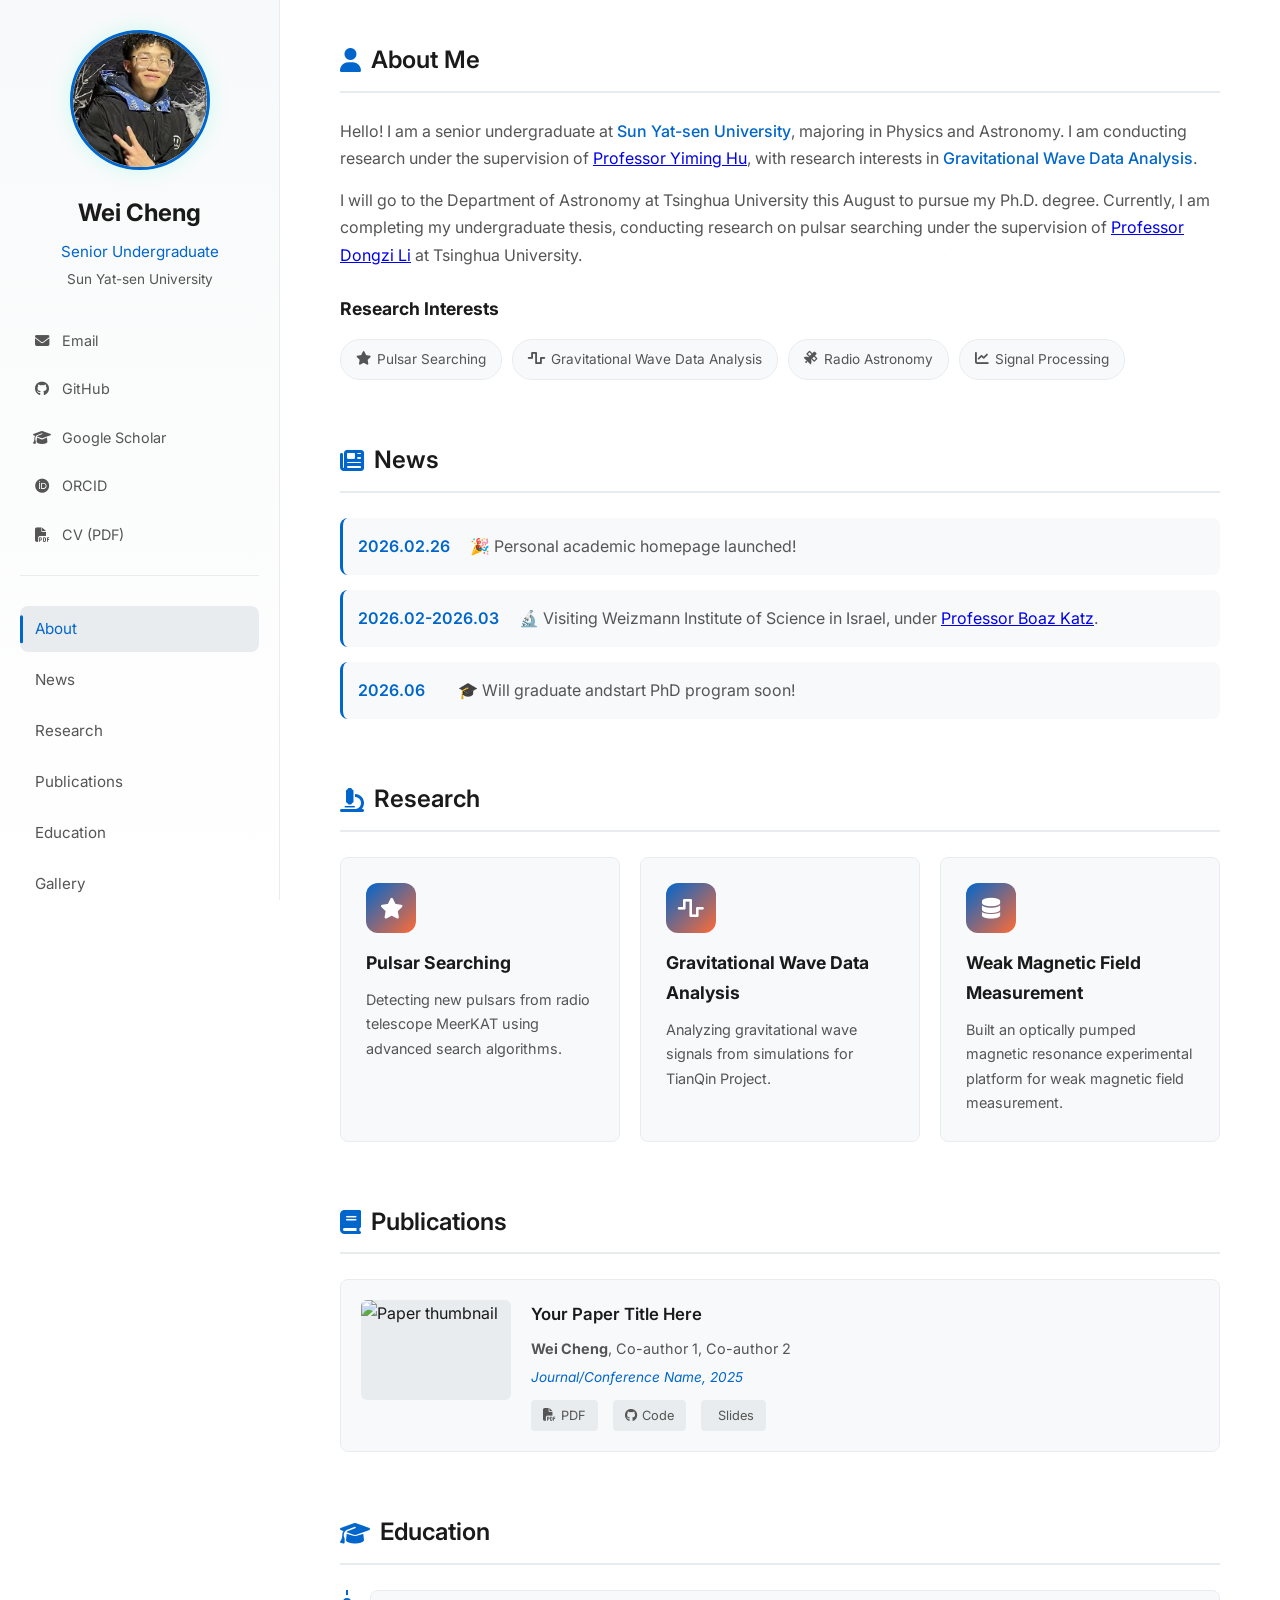
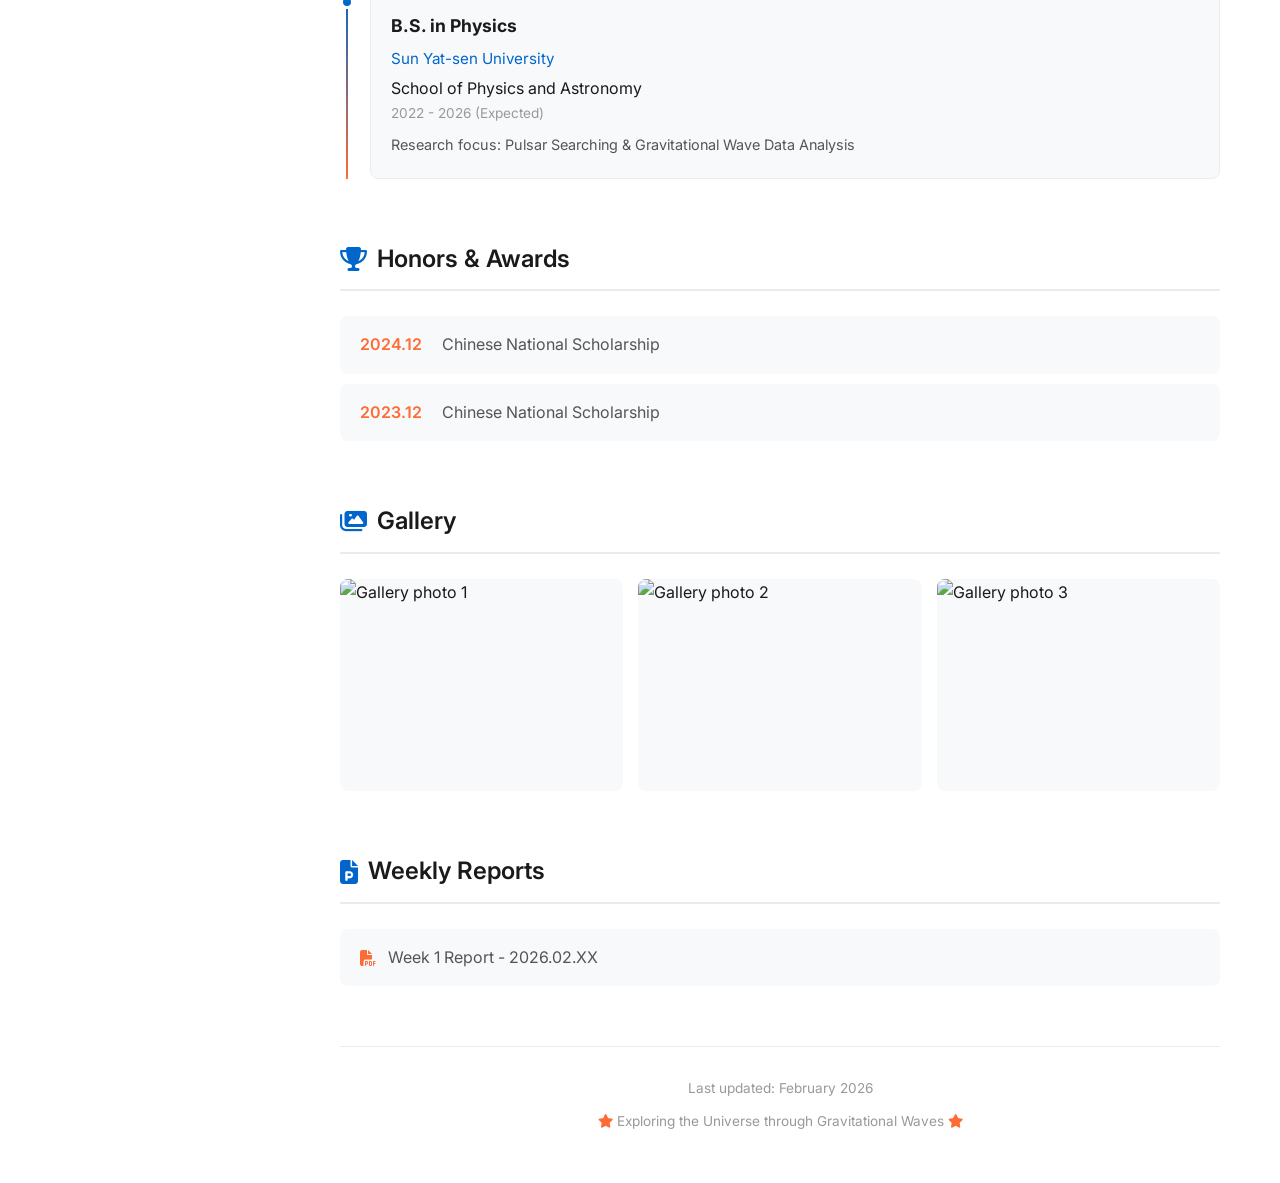
==== index.html @ 32cf5b54 "Update news" ====
<!DOCTYPE html>
<html lang="zh-CN">
<head>
    <meta charset="UTF-8">
    <meta name="viewport" content="width=device-width, initial-scale=1.0">
    <meta name="description" content="Wei Cheng - Senior Undergraduate | Pulsar Searching & Gravitational Wave Data Analysis">
    <title>Wei Cheng | Academic Homepage</title>
    <link rel="stylesheet" href="css/style.css">
    <link rel="stylesheet" href="https://cdnjs.cloudflare.com/ajax/libs/font-awesome/6.4.0/css/all.min.css">
    <link rel="preconnect" href="https://fonts.googleapis.com">
    <link href="https://fonts.googleapis.com/css2?family=Inter:wght@300;400;500;600;700&display=swap" rel="stylesheet">
</head>
<body>
    <div class="container">
        <!-- 左侧边栏 -->
        <aside class="sidebar">
            <div class="profile">
                <img src="images/profile.jpg" alt="Profile Photo" class="avatar">
                <h1 class="name">Wei Cheng</h1>
                <p class="title">Senior Undergraduate</p>
                <p class="affiliation">Sun Yat-sen University</p>
            </div>
            
            <div class="contact-info">
                <a href="mailto:chengw66@mail2.sysu.edu.cn" class="contact-item">
                    <i class="fas fa-envelope"></i>
                    <span>Email</span>
                </a>
                <a href="https://github.com/OramMC" target="_blank" class="contact-item">
                    <i class="fab fa-github"></i>
                    <span>GitHub</span>
                </a>
                <a href="https://scholar.google.com/" target="_blank" class="contact-item">
                    <i class="fas fa-graduation-cap"></i>
                    <span>Google Scholar</span>
                </a>
                <a href="https://orcid.org/" target="_blank" class="contact-item">
                    <i class="fab fa-orcid"></i>
                    <span>ORCID</span>
                </a>
                <a href="assets/cv.pdf" download class="contact-item">
                    <i class="fas fa-file-pdf"></i>
                    <span>CV (PDF)</span>
                </a>
            </div>

            <nav class="nav-menu">
                <a href="#about" class="nav-item active">About</a>
                <a href="#news" class="nav-item">News</a>
                <a href="#research" class="nav-item">Research</a>
                <a href="#publications" class="nav-item">Publications</a>
                <a href="#education" class="nav-item">Education</a>
                <a href="#gallery" class="nav-item">Gallery</a>
            </nav>

            <div class="sidebar-footer">
                <p>© 2026 Wei Cheng</p>
            </div>
        </aside>

        <!-- 右侧主内容区 -->
        <main class="main-content">
            <!-- About Section -->
            <section id="about" class="section">
                <h2 class="section-title">
                    <i class="fas fa-user"></i> About Me
                </h2>
                <div class="about-content">
                    <p>
                        Hello! I am a senior undergraduate at <span class="highlight">Sun Yat-sen University</span>, majoring in Physics and Astronomy.
                        I am conducting research under the supervision of <a href="https://yiminghu-sysu.github.io/" target="_blank" rel="noopener noreferrer">Professor Yiming Hu</a>,
                        with research interests in <span class="highlight">Gravitational Wave Data Analysis</span>.
                    </p>
                    <p>
                        I will go to the Department of Astronomy at Tsinghua University this August to pursue my Ph.D. degree.
                        Currently, I am completing my undergraduate thesis, conducting research on pulsar searching under the supervision of 
                        <a href="https://dongzili.github.io/" target="_blank" rel="noopener noreferrer">Professor Dongzi Li</a> at Tsinghua University.
                    </p>
                    <div class="research-interests">
                        <h3>Research Interests</h3>
                        <div class="tags">
                            <span class="tag"><i class="fas fa-star"></i> Pulsar Searching</span>
                            <span class="tag"><i class="fas fa-wave-square"></i> Gravitational Wave Data Analysis</span>
                            <span class="tag"><i class="fas fa-satellite"></i> Radio Astronomy</span>
                            <span class="tag"><i class="fas fa-chart-line"></i> Signal Processing</span>
                        </div>
                    </div>
                </div>
            </section>

            <!-- News Section -->
            <section id="news" class="section">
                <h2 class="section-title">
                    <i class="fas fa-newspaper"></i> News
                </h2>
                <div class="news-list">
                    <div class="news-item">
                        <span class="news-date">2026.02.26</span>
                        <span class="news-content">🎉 Personal academic homepage launched!</span>
                    </div>
                    <div class="news-item">
                        <span class="news-date">2026.02-2026.03</span>
                        <span class="news-content">🔬 Visiting Weizmann Institute of Science in Israel, under <a href="https://www.weizmann.ac.il/particle/katz/home" target="_blank" rel="noopener noreferrer">Professor Boaz Katz</a>.</span>
                    </div>
                    <div class="news-item">
                        <span class="news-date">2026.06</span>
                        <span class="news-content">🎓 Will graduate andstart PhD program soon!</span>
                    </div>
                </div>
            </section>

            <!-- Research Section -->
            <section id="research" class="section">
                <h2 class="section-title">
                    <i class="fas fa-microscope"></i> Research
                </h2>
                <div class="research-grid">
                    <div class="research-card">
                        <div class="research-icon">
                            <i class="fas fa-star"></i>
                        </div>
                        <h3>Pulsar Searching</h3>
                        <p>Detecting new pulsars from radio telescope MeerKAT using advanced search algorithms.</p>
                    </div>
                    <div class="research-card">
                        <div class="research-icon">
                            <i class="fas fa-wave-square"></i>
                        </div>
                        <h3>Gravitational Wave Data Analysis</h3>
                        <p>Analyzing gravitational wave signals from simulations for TianQin Project.</p>
                    </div>
                    <div class="research-card">
                        <div class="research-icon">
                            <i class="fas fa-database"></i>
                        </div>
                        <h3>Weak Magnetic Field Measurement</h3>
                        <p>Built an optically pumped magnetic resonance experimental platform for weak magnetic field measurement.</p>
                    </div>
                </div>
            </section>

            <!-- Publications Section -->
            <section id="publications" class="section">
                <h2 class="section-title">
                    <i class="fas fa-book"></i> Publications
                </h2>
                <div class="publications-list">
                    <div class="pub-item">
                        <div class="pub-image">
                            <img src="images/paper1.png" alt="Paper thumbnail">
                        </div>
                        <div class="pub-content">
                            <h3 class="pub-title">Your Paper Title Here</h3>
                            <p class="pub-authors"><strong>Wei Cheng</strong>, Co-author 1, Co-author 2</p>
                            <p class="pub-venue">Journal/Conference Name, 2025</p>
                            <div class="pub-links">
                                <a href="#" class="pub-link"><i class="fas fa-file-pdf"></i> PDF</a>
                                <a href="#" class="pub-link"><i class="fab fa-github"></i> Code</a>
                                <a href="#" class="pub-link"><i class="fas fa-presentation"></i> Slides</a>
                            </div>
                        </div>
                    </div>
                    <!-- 添加更多论文 -->
                </div>
            </section>

            <!-- Education Section -->
            <section id="education" class="section">
                <h2 class="section-title">
                    <i class="fas fa-graduation-cap"></i> Education
                </h2>
                <div class="timeline">
                    <div class="timeline-item">
                        <div class="timeline-dot"></div>
                        <div class="timeline-content">
                            <h3>B.S. in Physics</h3>
                            <p class="timeline-place">Sun Yat-sen University</p>
                            <p class="timeline-institution">School of Physics and Astronomy</p>
                            <p class="timeline-date">2022 - 2026 (Expected)</p>
                            <p class="timeline-desc">Research focus: Pulsar Searching & Gravitational Wave Data Analysis</p>
                        </div>
                    </div>
                </div>
            </section>

            <!-- Awards Section -->
            <section id="awards" class="section">
                <h2 class="section-title">
                    <i class="fas fa-trophy"></i> Honors & Awards
                </h2>
                <div class="awards-list">
                    <div class="award-item">
                        <span class="award-year">2024.12</span>
                        <span class="award-name">Chinese National Scholarship</span>
                    </div>
                    <div class="award-item">
                        <span class="award-year">2023.12</span>
                        <span class="award-name">Chinese National Scholarship</span>
                    </div>
                </div>
            </section>

            <!-- Gallery Section -->
            <section id="gallery" class="section">
                <h2 class="section-title">
                    <i class="fas fa-images"></i> Gallery
                </h2>
                <div class="gallery-grid">
                    <div class="gallery-item">
                        <img src="images/gallery/photo1.jpg" alt="Gallery photo 1">
                        <div class="gallery-caption">Caption for photo 1</div>
                    </div>
                    <div class="gallery-item">
                        <img src="images/gallery/photo2.jpg" alt="Gallery photo 2">
                        <div class="gallery-caption">Caption for photo 2</div>
                    </div>
                    <div class="gallery-item">
                        <img src="images/gallery/photo3.jpg" alt="Gallery photo 3">
                        <div class="gallery-caption">Caption for photo 3</div>
                    </div>
                </div>
            </section>

            <!-- Weekly Reports Section -->
            <section id="reports" class="section">
                <h2 class="section-title">
                    <i class="fas fa-file-powerpoint"></i> Weekly Reports
                </h2>
                <div class="reports-list">
                    <a href="assets/slides/week1.pdf" class="report-item" download>
                        <i class="fas fa-file-pdf"></i>
                        <span>Week 1 Report - 2026.02.XX</span>
                    </a>
                    <!-- 添加更多周报 -->
                </div>
            </section>

            <!-- Footer -->
            <footer class="main-footer">
                <p>Last updated: February 2026</p>
                <p>
                    <i class="fas fa-star"></i> 
                    Exploring the Universe through Gravitational Waves
                    <i class="fas fa-star"></i>
                </p>
            </footer>
        </main>
    </div>

    <!-- 星空背景 -->
    <div class="stars"></div>
    <div class="stars2"></div>
    <div class="stars3"></div>

    <script src="js/main.js"></script>
</body>
</html>
---- css/style.css ----
/* ========================================
   深空配色方案 - Deep Space Theme
   Academic Homepage for OramMC
   ======================================== */

:root {
    /* 亮色主题 - 白色背景 */
    --bg-primary: #ffffff;
    --bg-secondary: #f8f9fa;
    --bg-tertiary: #e9ecef;
    --accent-primary: #0066cc;
    --accent-secondary: #ff6b35;
    --text-primary: #1a1a1a;
    --text-secondary: #555555;
    --text-muted: #999999;
    
    /* 布局变量 */
    --sidebar-width: 280px;
    --content-max-width: 900px;
    --border-radius: 8px;
    --transition: all 0.3s ease;
}

/* Reset & Base */
* {
    margin: 0;
    padding: 0;
    box-sizing: border-box;
}

html {
    scroll-behavior: smooth;
}

body {
    font-family: 'Inter', -apple-system, BlinkMacSystemFont, sans-serif;
    background-color: var(--bg-primary);
    color: var(--text-primary);
    line-height: 1.7;
    overflow-x: hidden;
}

/* 星空动画背景 */
.stars, .stars2, .stars3 {
    position: fixed;
    top: 0;
    left: 0;
    width: 100%;
    height: 100%;
    pointer-events: none;
    z-index: 0;
}

.stars {
    background: transparent url('data:image/svg+xml,<svg xmlns="http://www.w3.org/2000/svg" viewBox="0 0 100 100"><circle fill="%230066cc" cx="50" cy="50" r="0.5" opacity="0.08"/></svg>') repeat;
    background-size: 100px 100px;
    animation: animateStars 100s linear infinite;
}

.stars2 {
    background: transparent url('data:image/svg+xml,<svg xmlns="http://www.w3.org/2000/svg" viewBox="0 0 100 100"><circle fill="%23ff6b35" cx="30" cy="70" r="0.4" opacity="0.06"/></svg>') repeat;
    background-size: 150px 150px;
    animation: animateStars 150s linear infinite;
}

.stars3 {
    background: transparent url('data:image/svg+xml,<svg xmlns="http://www.w3.org/2000/svg" viewBox="0 0 100 100"><circle fill="%230066cc" cx="70" cy="30" r="0.3" opacity="0.04"/></svg>') repeat;
    background-size: 200px 200px;
    animation: animateStars 200s linear infinite;
}

@keyframes animateStars {
    from { transform: translateY(0); }
    to { transform: translateY(-100%); }
}

/* Container */
.container {
    display: flex;
    min-height: 100vh;
    position: relative;
    z-index: 1;
}

/* ========================================
   左侧边栏
   ======================================== */
.sidebar {
    width: var(--sidebar-width);
    height: 100vh;
    position: fixed;
    left: 0;
    top: 0;
    background: linear-gradient(180deg, var(--bg-secondary) 0%, var(--bg-primary) 100%);
    border-right: 1px solid var(--bg-tertiary);
    padding: 30px 20px;
    display: flex;
    flex-direction: column;
    overflow-y: auto;
    z-index: 100;
}

/* Profile */
.profile {
    text-align: center;
    margin-bottom: 30px;
}

.avatar {
    width: 140px;
    height: 140px;
    border-radius: 50%;
    object-fit: cover;
    border: 3px solid var(--accent-primary);
    margin-bottom: 15px;
    transition: var(--transition);
    box-shadow: 0 0 20px rgba(100, 255, 218, 0.3);
}

.avatar:hover {
    transform: scale(1.05);
    box-shadow: 0 0 30px rgba(100, 255, 218, 0.5);
}

.name {
    font-size: 1.5rem;
    font-weight: 700;
    color: var(--text-primary);
    margin-bottom: 5px;
}

.title {
    font-size: 0.95rem;
    color: var(--accent-primary);
    margin-bottom: 3px;
}

.affiliation {
    font-size: 0.85rem;
    color: var(--text-secondary);
}

/* Contact Info */
.contact-info {
    display: flex;
    flex-direction: column;
    gap: 8px;
    margin-bottom: 30px;
    padding-bottom: 20px;
    border-bottom: 1px solid var(--bg-tertiary);
}

.contact-item {
    display: flex;
    align-items: center;
    gap: 10px;
    padding: 8px 12px;
    color: var(--text-secondary);
    text-decoration: none;
    border-radius: var(--border-radius);
    transition: var(--transition);
    font-size: 0.9rem;
}

.contact-item:hover {
    background-color: var(--bg-tertiary);
    color: var(--accent-primary);
}

.contact-item i {
    width: 20px;
    text-align: center;
}

/* Navigation */
.nav-menu {
    display: flex;
    flex-direction: column;
    gap: 5px;
    flex-grow: 1;
}

.nav-item {
    padding: 10px 15px;
    color: var(--text-secondary);
    text-decoration: none;
    border-radius: var(--border-radius);
    transition: var(--transition);
    font-size: 0.95rem;
    position: relative;
}

.nav-item:hover,
.nav-item.active {
    background-color: var(--bg-tertiary);
    color: var(--accent-primary);
}

.nav-item.active::before {
    content: '';
    position: absolute;
    left: 0;
    top: 50%;
    transform: translateY(-50%);
    width: 3px;
    height: 60%;
    background-color: var(--accent-primary);
    border-radius: 2px;
}

.sidebar-footer {
    margin-top: auto;
    padding-top: 20px;
    text-align: center;
    font-size: 0.8rem;
    color: var(--text-muted);
}

/* ========================================
   主内容区
   ======================================== */
.main-content {
    margin-left: var(--sidebar-width);
    flex: 1;
    padding: 40px 60px;
    max-width: calc(var(--sidebar-width) + var(--content-max-width) + 120px);
}

/* Section 通用样式 */
.section {
    margin-bottom: 60px;
    animation: fadeInUp 0.6s ease;
}

@keyframes fadeInUp {
    from {
        opacity: 0;
        transform: translateY(20px);
    }
    to {
        opacity: 1;
        transform: translateY(0);
    }
}

.section-title {
    font-size: 1.5rem;
    font-weight: 600;
    color: var(--text-primary);
    margin-bottom: 25px;
    padding-bottom: 10px;
    border-bottom: 2px solid var(--bg-tertiary);
    display: flex;
    align-items: center;
    gap: 10px;
}

.section-title i {
    color: var(--accent-primary);
}

/* About Section */
.about-content p {
    margin-bottom: 15px;
    color: var(--text-secondary);
}

.highlight {
    color: var(--accent-primary);
    font-weight: 500;
}

.research-interests {
    margin-top: 25px;
}

.research-interests h3 {
    font-size: 1.1rem;
    margin-bottom: 15px;
    color: var(--text-primary);
}

.tags {
    display: flex;
    flex-wrap: wrap;
    gap: 10px;
}

.tag {
    display: inline-flex;
    align-items: center;
    gap: 6px;
    padding: 8px 15px;
    background-color: var(--bg-secondary);
    border: 1px solid var(--bg-tertiary);
    border-radius: 20px;
    font-size: 0.85rem;
    color: var(--text-secondary);
    transition: var(--transition);
}

.tag:hover {
    border-color: var(--accent-primary);
    color: var(--accent-primary);
}

/* News Section */
.news-list {
    display: flex;
    flex-direction: column;
    gap: 15px;
}

.news-item {
    display: flex;
    gap: 20px;
    padding: 15px;
    background-color: var(--bg-secondary);
    border-radius: var(--border-radius);
    border-left: 3px solid var(--accent-primary);
}

.news-date {
    color: var(--accent-primary);
    font-weight: 600;
    min-width: 80px;
}

.news-content {
    color: var(--text-secondary);
}

/* Research Section */
.research-grid {
    display: grid;
    grid-template-columns: repeat(auto-fit, minmax(250px, 1fr));
    gap: 20px;
}

.research-card {
    padding: 25px;
    background-color: var(--bg-secondary);
    border-radius: var(--border-radius);
    border: 1px solid var(--bg-tertiary);
    transition: var(--transition);
}

.research-card:hover {
    transform: translateY(-5px);
    border-color: var(--accent-primary);
    box-shadow: 0 10px 30px rgba(0, 0, 0, 0.3);
}

.research-icon {
    width: 50px;
    height: 50px;
    display: flex;
    align-items: center;
    justify-content: center;
    background: linear-gradient(135deg, var(--accent-primary), var(--accent-secondary));
    border-radius: 12px;
    margin-bottom: 15px;
    font-size: 1.3rem;
    color: var(--bg-primary);
}

.research-card h3 {
    font-size: 1.1rem;
    margin-bottom: 10px;
    color: var(--text-primary);
}

.research-card p {
    font-size: 0.9rem;
    color: var(--text-secondary);
}

/* Publications Section */
.publications-list {
    display: flex;
    flex-direction: column;
    gap: 25px;
}

.pub-item {
    display: flex;
    gap: 20px;
    padding: 20px;
    background-color: var(--bg-secondary);
    border-radius: var(--border-radius);
    border: 1px solid var(--bg-tertiary);
    transition: var(--transition);
}

.pub-item:hover {
    border-color: var(--accent-primary);
}

.pub-image {
    flex-shrink: 0;
    width: 150px;
    height: 100px;
    border-radius: 6px;
    overflow: hidden;
    background-color: var(--bg-tertiary);
}

.pub-image img {
    width: 100%;
    height: 100%;
    object-fit: cover;
}

.pub-content {
    flex: 1;
}

.pub-title {
    font-size: 1.05rem;
    font-weight: 600;
    color: var(--text-primary);
    margin-bottom: 8px;
}

.pub-authors {
    font-size: 0.9rem;
    color: var(--text-secondary);
    margin-bottom: 5px;
}

.pub-venue {
    font-size: 0.85rem;
    color: var(--accent-primary);
    font-style: italic;
    margin-bottom: 10px;
}

.pub-links {
    display: flex;
    gap: 15px;
}

.pub-link {
    display: inline-flex;
    align-items: center;
    gap: 5px;
    padding: 5px 12px;
    background-color: var(--bg-tertiary);
    color: var(--text-secondary);
    text-decoration: none;
    border-radius: 4px;
    font-size: 0.8rem;
    transition: var(--transition);
}

.pub-link:hover {
    background-color: var(--accent-primary);
    color: var(--bg-primary);
}

/* Timeline (Education) */
.timeline {
    position: relative;
    padding-left: 30px;
}

.timeline::before {
    content: '';
    position: absolute;
    left: 6px;
    top: 0;
    bottom: 0;
    width: 2px;
    background: linear-gradient(to bottom, var(--accent-primary), var(--accent-secondary));
}

.timeline-item {
    position: relative;
    margin-bottom: 30px;
}

.timeline-dot {
    position: absolute;
    left: -30px;
    top: 5px;
    width: 14px;
    height: 14px;
    background-color: var(--accent-primary);
    border-radius: 50%;
    border: 3px solid var(--bg-primary);
}

.timeline-content {
    padding: 20px;
    background-color: var(--bg-secondary);
    border-radius: var(--border-radius);
    border: 1px solid var(--bg-tertiary);
}

.timeline-content h3 {
    font-size: 1.1rem;
    color: var(--text-primary);
    margin-bottom: 5px;
}

.timeline-place {
    color: var(--accent-primary);
    font-size: 0.95rem;
    margin-bottom: 3px;
}

.timeline-date {
    color: var(--text-muted);
    font-size: 0.85rem;
    margin-bottom: 8px;
}

.timeline-desc {
    color: var(--text-secondary);
    font-size: 0.9rem;
}

/* Awards Section */
.awards-list {
    display: flex;
    flex-direction: column;
    gap: 10px;
}

.award-item {
    display: flex;
    gap: 20px;
    padding: 15px 20px;
    background-color: var(--bg-secondary);
    border-radius: var(--border-radius);
}

.award-year {
    color: var(--accent-secondary);
    font-weight: 600;
    min-width: 50px;
}

.award-name {
    color: var(--text-secondary);
}

/* Gallery Section */
.gallery-grid {
    display: grid;
    grid-template-columns: repeat(auto-fit, minmax(200px, 1fr));
    gap: 15px;
}

.gallery-item {
    position: relative;
    border-radius: var(--border-radius);
    overflow: hidden;
    aspect-ratio: 4/3;
    background-color: var(--bg-secondary);
}

.gallery-item img {
    width: 100%;
    height: 100%;
    object-fit: cover;
    transition: var(--transition);
}

.gallery-item:hover img {
    transform: scale(1.1);
}

.gallery-caption {
    position: absolute;
    bottom: 0;
    left: 0;
    right: 0;
    padding: 10px;
    background: linear-gradient(transparent, rgba(0, 0, 0, 0.8));
    color: white;
    font-size: 0.85rem;
    transform: translateY(100%);
    transition: var(--transition);
}

.gallery-item:hover .gallery-caption {
    transform: translateY(0);
}

/* Reports Section */
.reports-list {
    display: flex;
    flex-direction: column;
    gap: 10px;
}

.report-item {
    display: flex;
    align-items: center;
    gap: 12px;
    padding: 15px 20px;
    background-color: var(--bg-secondary);
    border-radius: var(--border-radius);
    color: var(--text-secondary);
    text-decoration: none;
    transition: var(--transition);
}

.report-item:hover {
    background-color: var(--bg-tertiary);
    color: var(--accent-primary);
}

.report-item i {
    color: var(--accent-secondary);
}

/* Footer */
.main-footer {
    margin-top: 60px;
    padding-top: 30px;
    border-top: 1px solid var(--bg-tertiary);
    text-align: center;
    color: var(--text-muted);
    font-size: 0.85rem;
}

.main-footer p {
    margin-bottom: 10px;
}

.main-footer i {
    color: var(--accent-secondary);
}

/* ========================================
   响应式设计
   ======================================== */
@media (max-width: 900px) {
    .sidebar {
        width: 100%;
        height: auto;
        position: relative;
        padding: 20px;
    }

    .main-content {
        margin-left: 0;
        padding: 20px;
    }

    .container {
        flex-direction: column;
    }

    .profile {
        display: flex;
        align-items: center;
        text-align: left;
        gap: 20px;
    }

    .avatar {
        width: 80px;
        height: 80px;
    }

    .contact-info {
        flex-direction: row;
        flex-wrap: wrap;
    }

    .nav-menu {
        flex-direction: row;
        flex-wrap: wrap;
        justify-content: center;
    }

    .pub-item {
        flex-direction: column;
    }

    .pub-image {
        width: 100%;
        height: 150px;
    }
}

@media (max-width: 600px) {
    .research-grid {
        grid-template-columns: 1fr;
    }

    .gallery-grid {
        grid-template-columns: repeat(2, 1fr);
    }

    .tags {
        justify-content: center;
    }
}

/* ========================================
   滚动条样式
   ======================================== */
::-webkit-scrollbar {
    width: 8px;
}

::-webkit-scrollbar-track {
    background: var(--bg-primary);
}

::-webkit-scrollbar-thumb {
    background: var(--bg-tertiary);
    border-radius: 4px;
}

::-webkit-scrollbar-thumb:hover {
    background: var(--accent-primary);
}

/* ========================================
   选中文本样式
   ======================================== */
::selection {
    background-color: var(--accent-primary);
    color: var(--bg-primary);
}
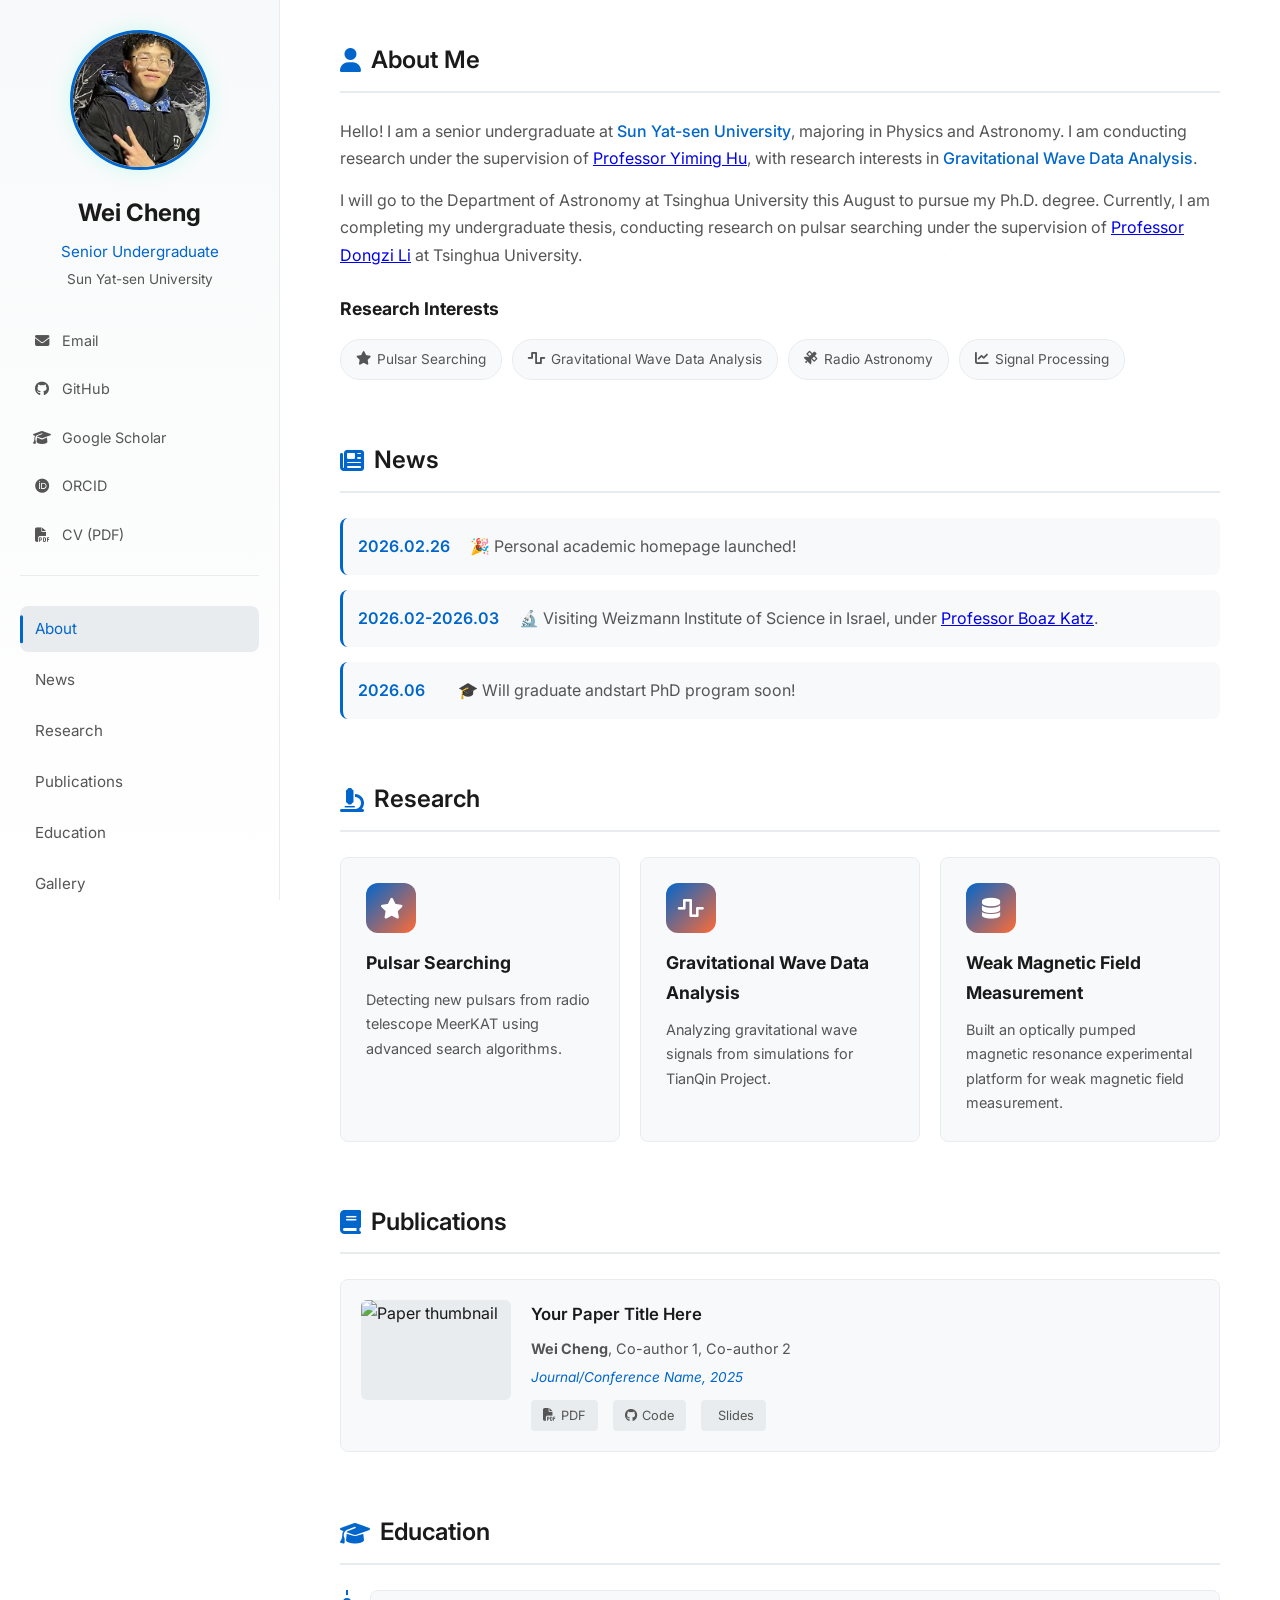
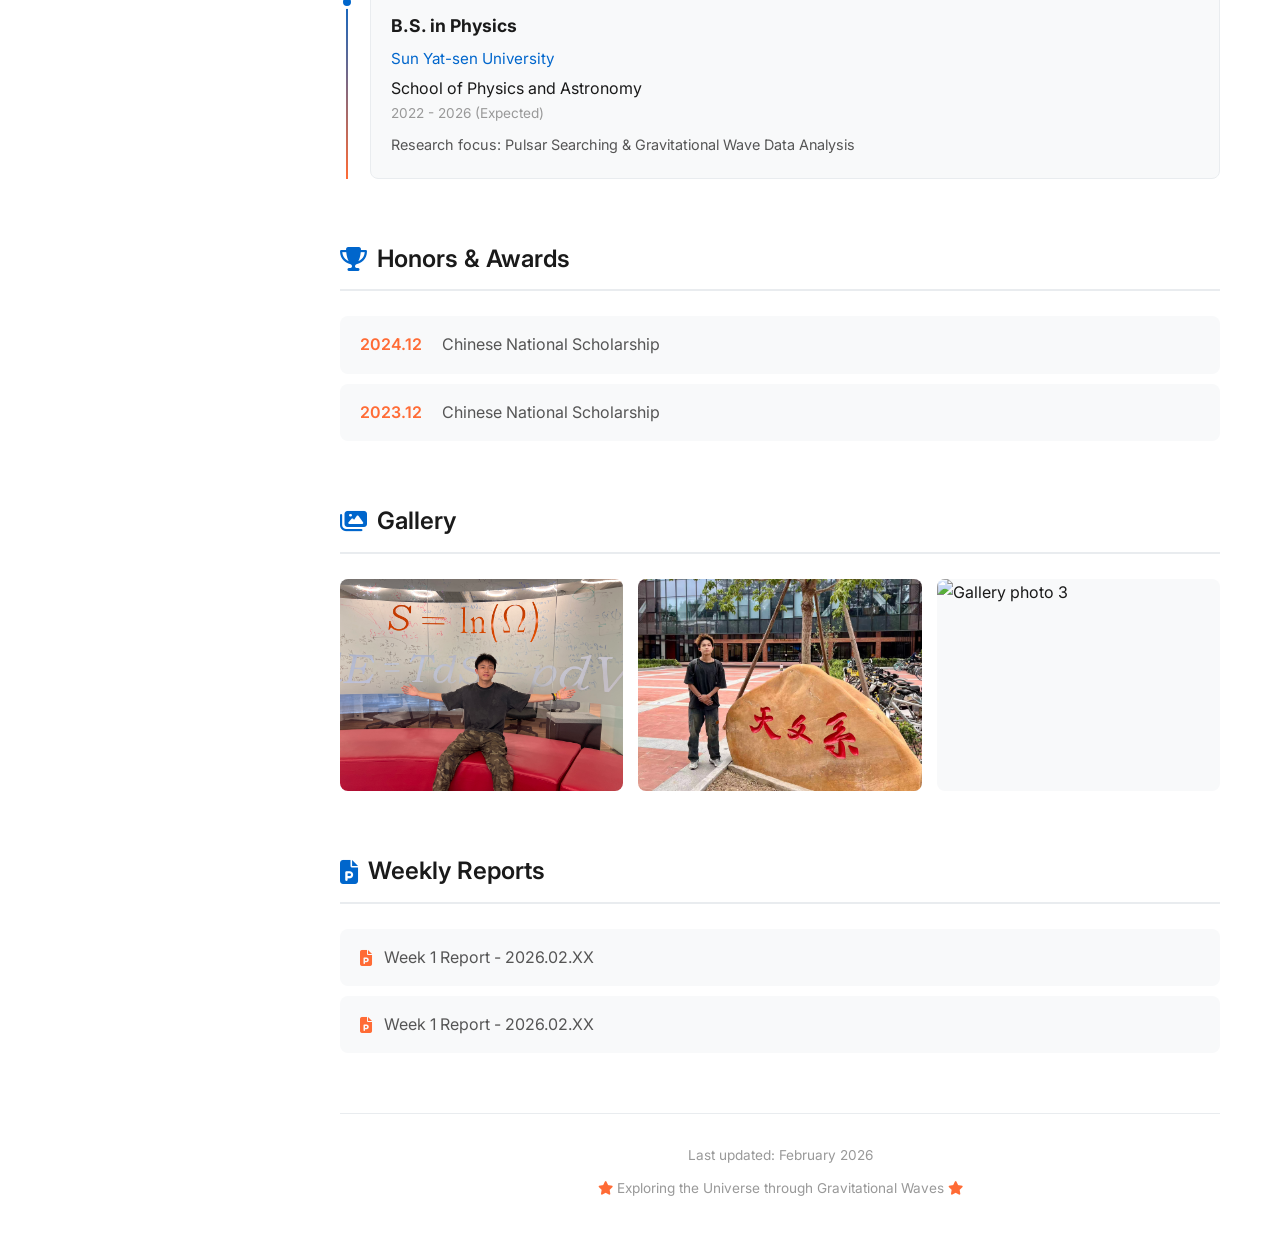
==== commit e014563f: "Update news" ====
--- a/index.html
+++ b/index.html
@@ -227,8 +227,12 @@
                     <i class="fas fa-file-powerpoint"></i> Weekly Reports
                 </h2>
                 <div class="reports-list">
-                    <a href="assets/slides/week1.pdf" class="report-item" download>
-                        <i class="fas fa-file-pdf"></i>
+                    <a href="assets/slides/13.initial_work_2.26.pptx" class="report-item" download>
+                        <i class="fas fa-file-powerpoint"></i>
+                        <span>Week 1 Report - 2026.02.XX</span>
+                    </a>
+                    <a href="assets/slides/12.sideband_peasou_2.19.pptx" class="report-item" download>
+                        <i class="fas fa-file-powerpoint"></i>
                         <span>Week 1 Report - 2026.02.XX</span>
                     </a>
                     <!-- 添加更多周报 -->
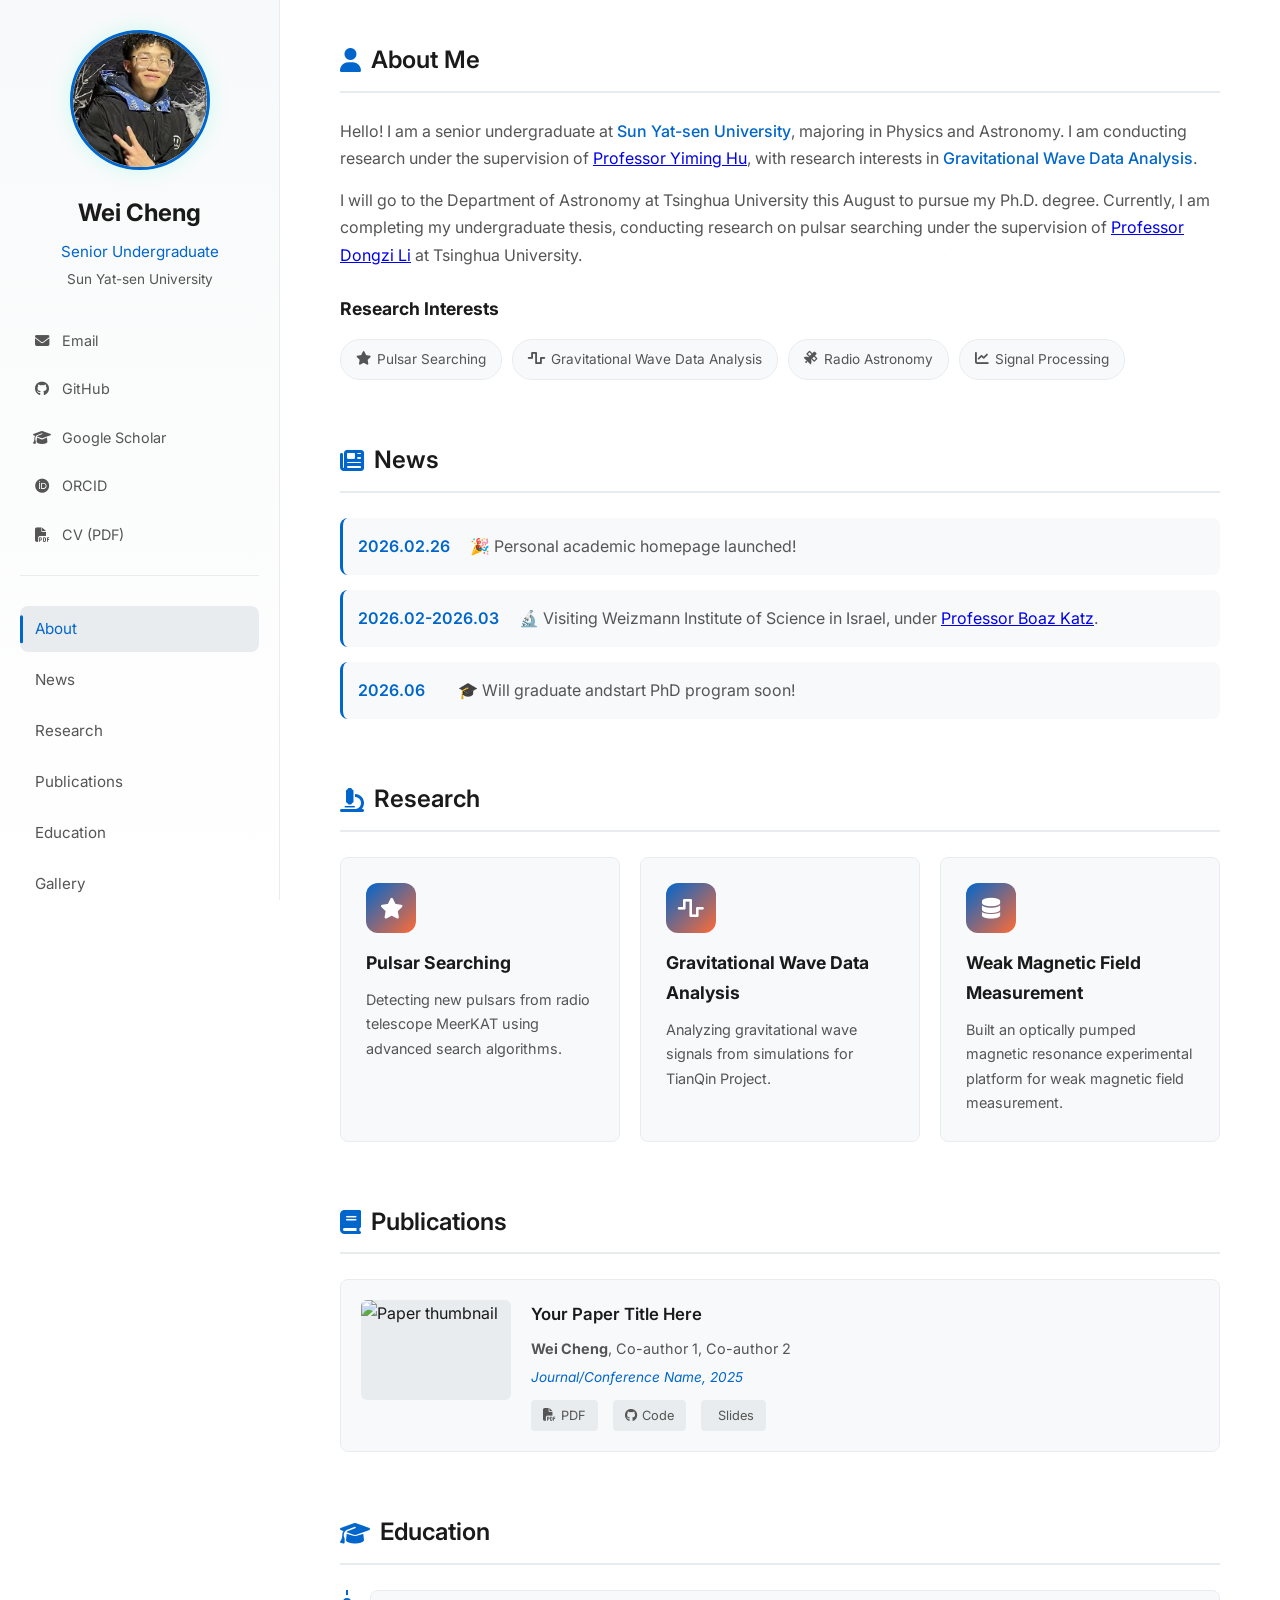
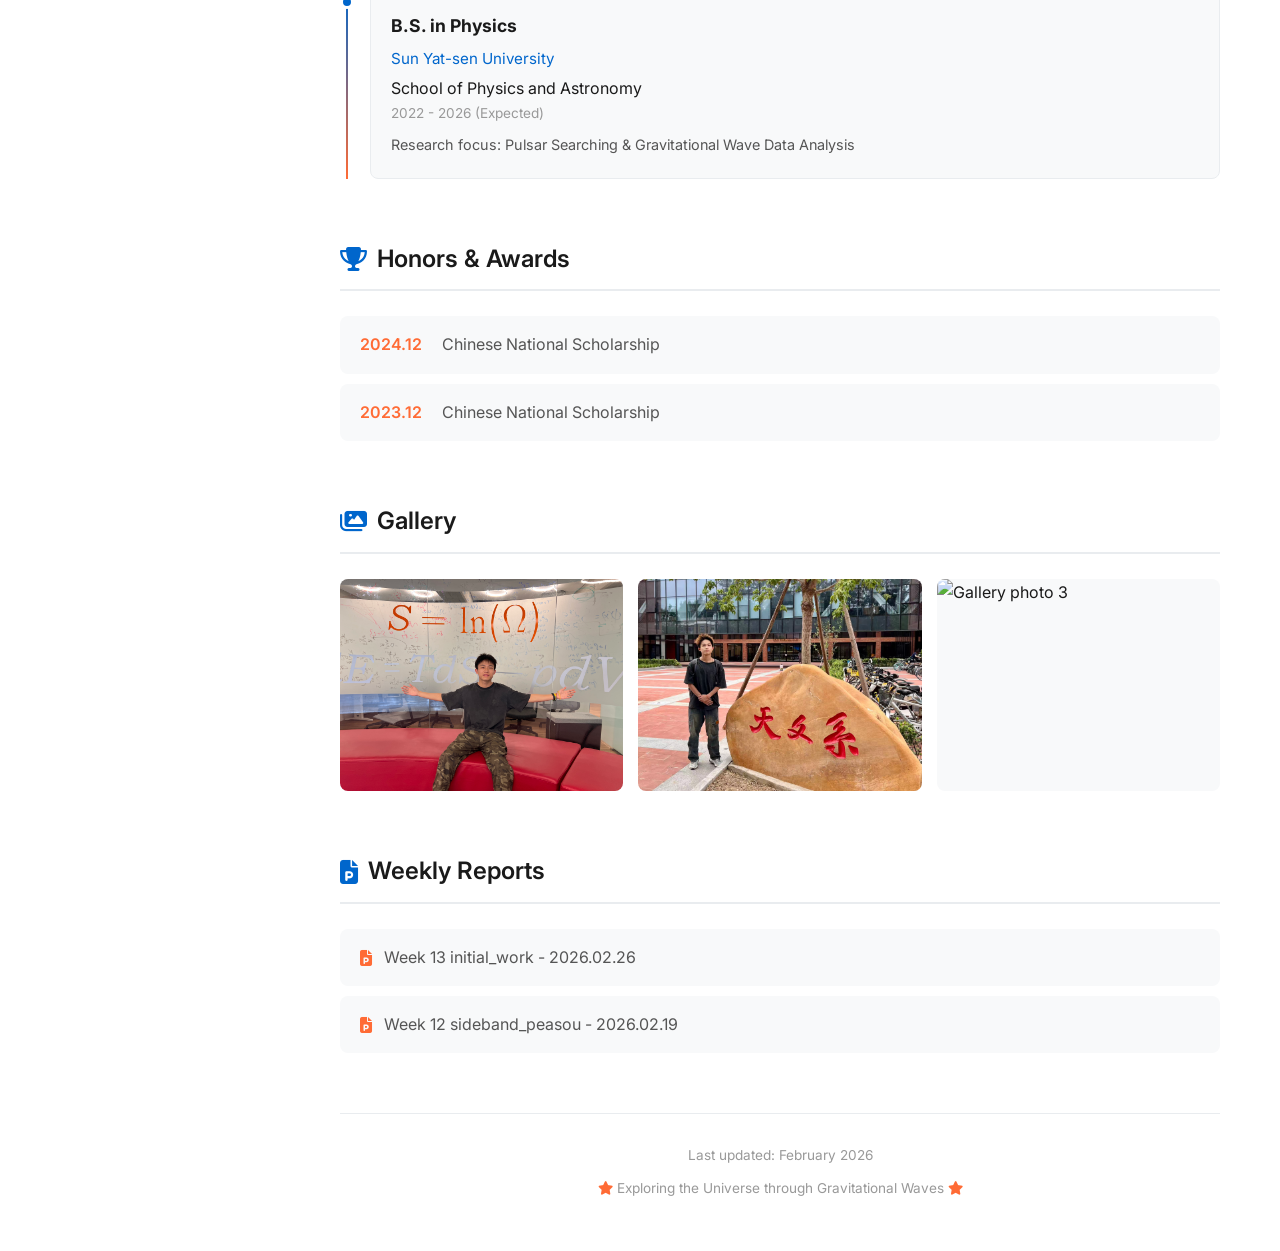
==== commit f64883e2: "Update news" ====
--- a/index.html
+++ b/index.html
@@ -229,11 +229,11 @@
                 <div class="reports-list">
                     <a href="assets/slides/13.initial_work_2.26.pptx" class="report-item" download>
                         <i class="fas fa-file-powerpoint"></i>
-                        <span>Week 1 Report - 2026.02.XX</span>
+                        <span>Week 13 initial_work - 2026.02.26</span>
                     </a>
                     <a href="assets/slides/12.sideband_peasou_2.19.pptx" class="report-item" download>
                         <i class="fas fa-file-powerpoint"></i>
-                        <span>Week 1 Report - 2026.02.XX</span>
+                        <span>Week 12 sideband_peasou - 2026.02.19</span>
                     </a>
                     <!-- 添加更多周报 -->
                 </div>
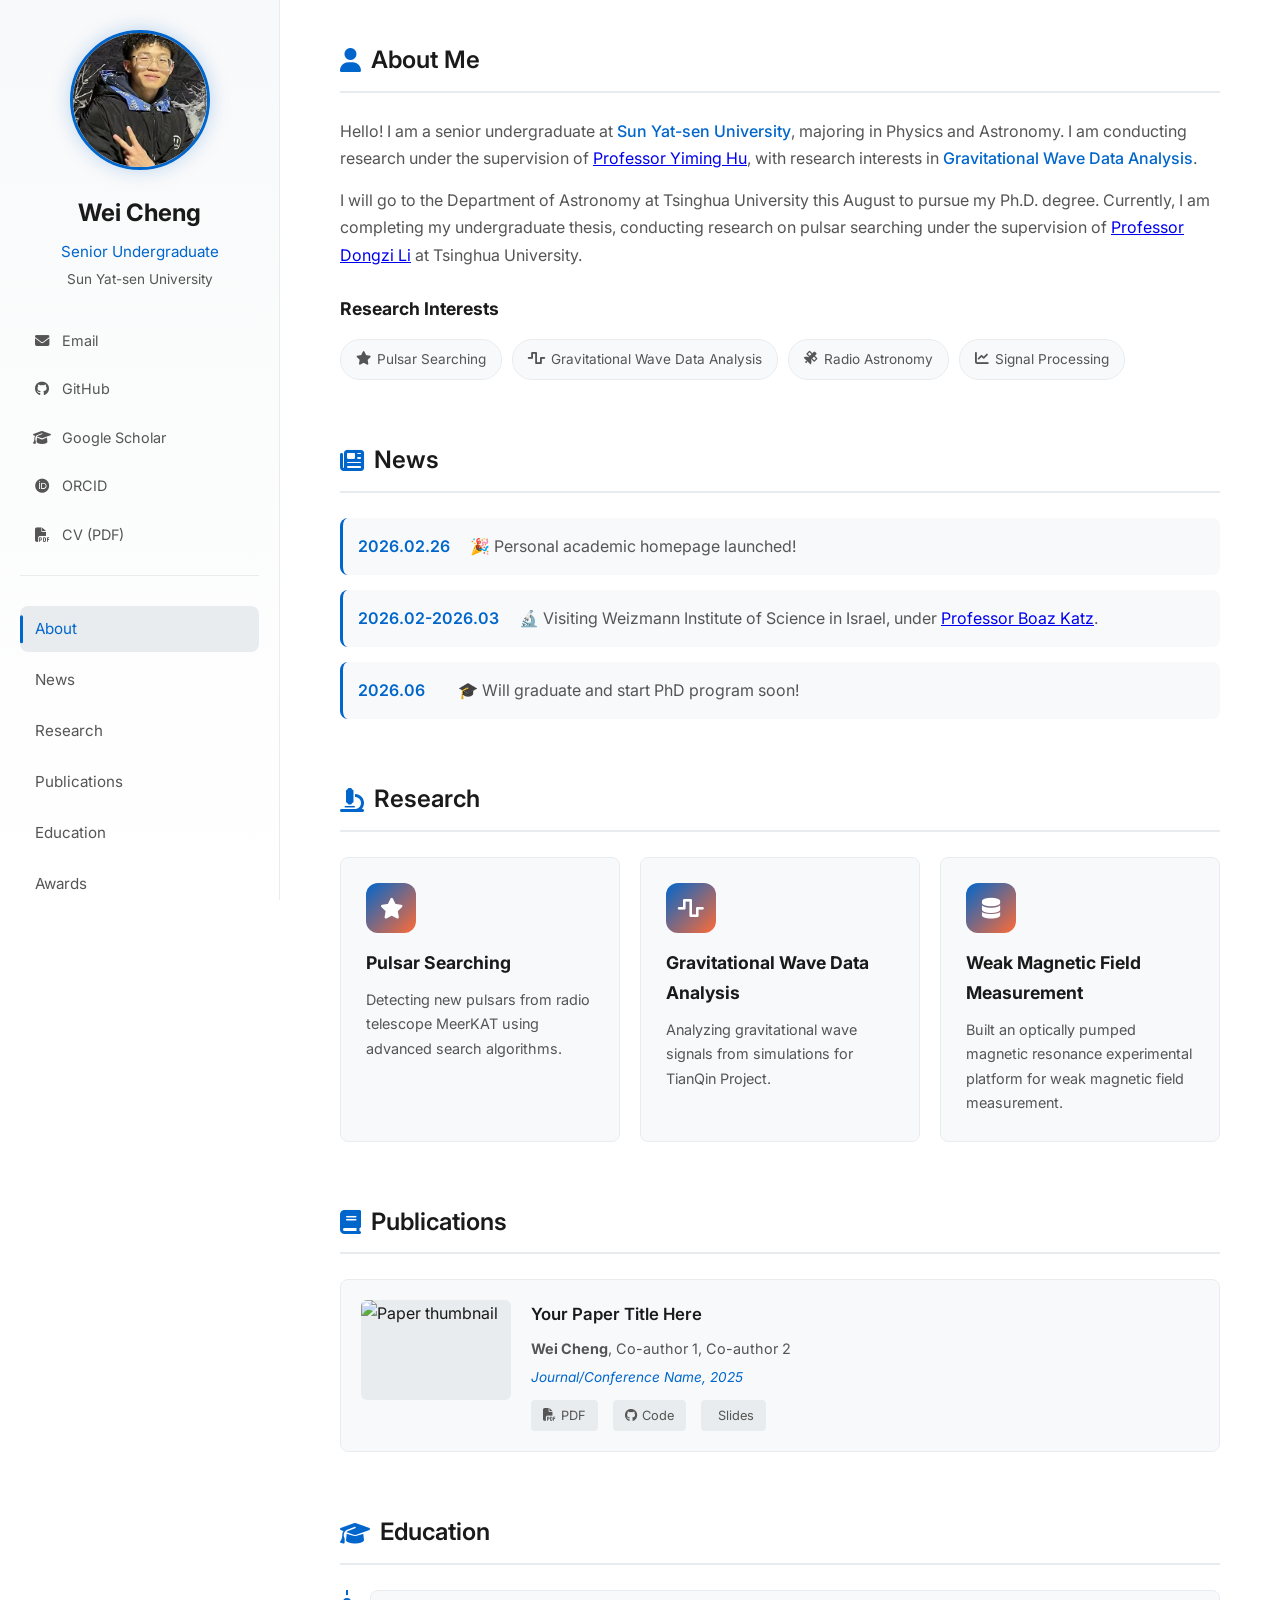
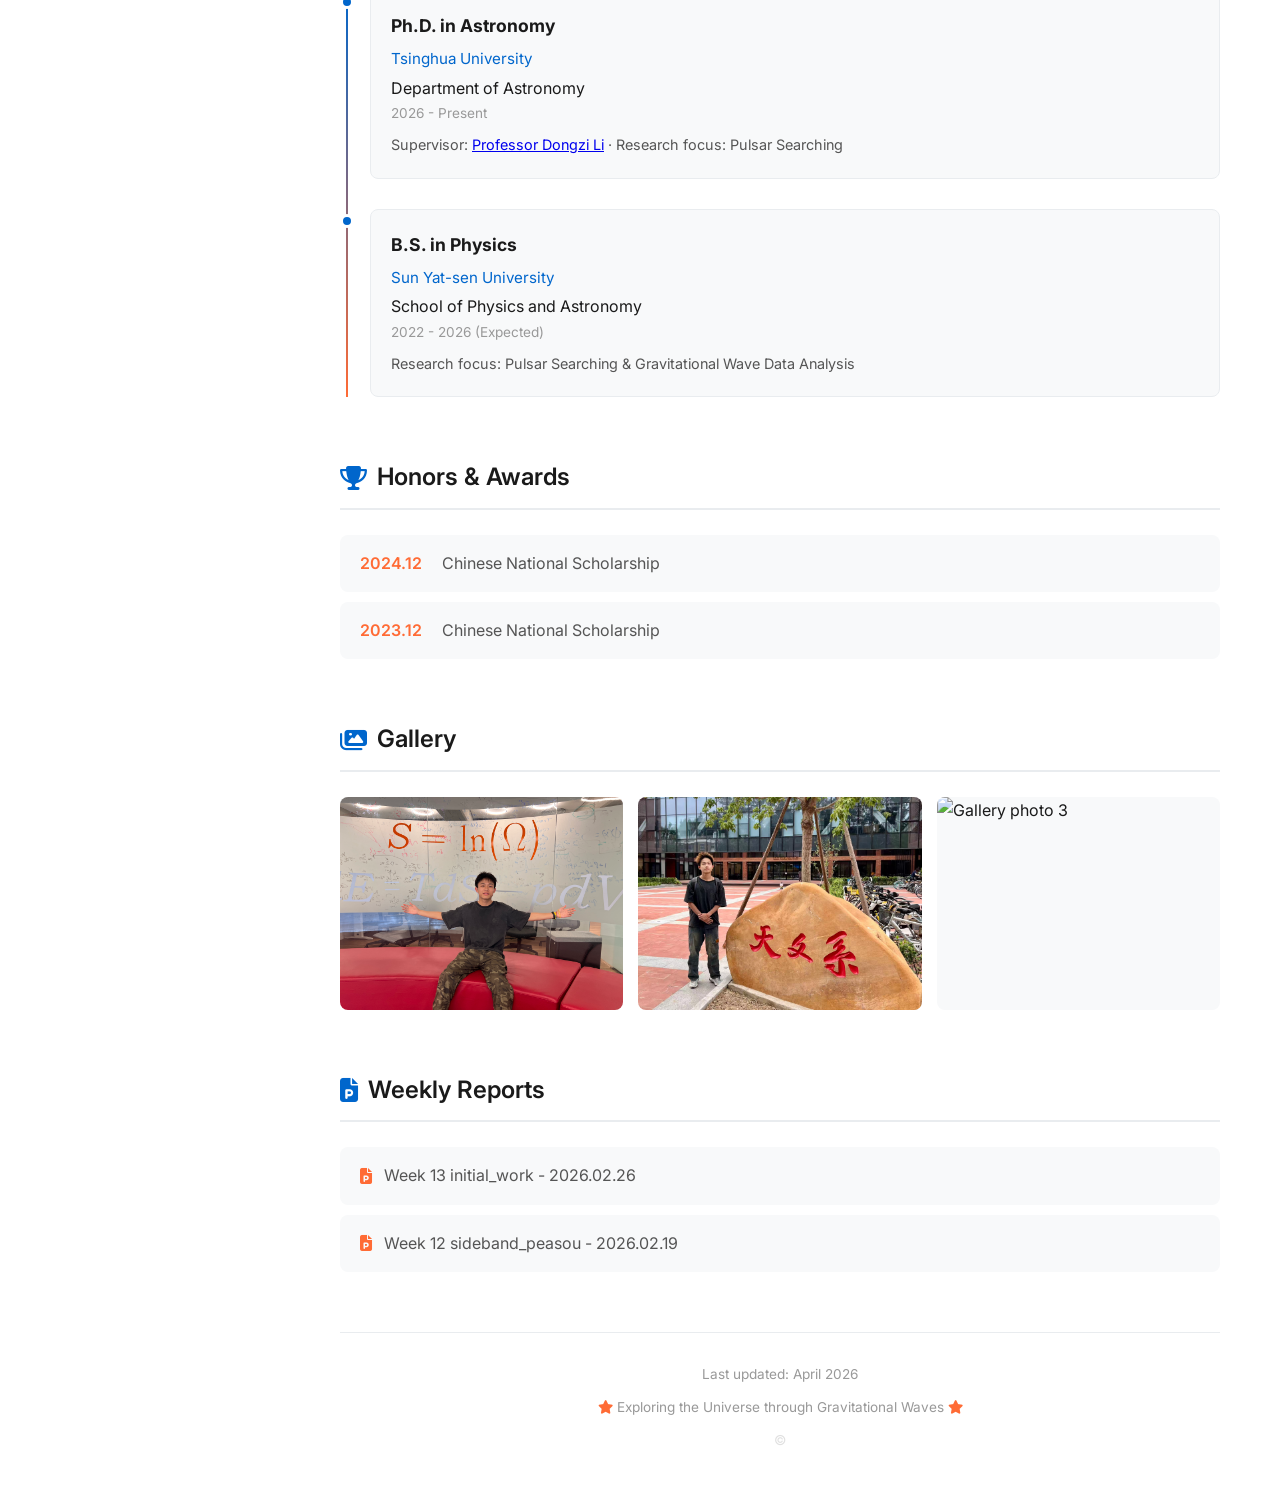
==== commit 13c51e3d: "feat: add dark mode, fix typos, integrate checkin tool - Fix typo 'andstart' -> 'and start' in news " ====
--- a/index.html
+++ b/index.html
@@ -3,7 +3,15 @@
 <head>
     <meta charset="UTF-8">
     <meta name="viewport" content="width=device-width, initial-scale=1.0">
-    <meta name="description" content="Wei Cheng - Senior Undergraduate | Pulsar Searching & Gravitational Wave Data Analysis">
+    <meta name="description" content="Wei Cheng - PhD student at Tsinghua University, Department of Astronomy. Research interests: Pulsar Searching, Gravitational Wave Data Analysis, Radio Astronomy.">
+    <meta property="og:title" content="Wei Cheng | Academic Homepage">
+    <meta property="og:description" content="PhD student at Tsinghua University. Research in Pulsar Searching & Gravitational Wave Data Analysis.">
+    <meta property="og:type" content="website">
+    <meta property="og:url" content="https://orammc.github.io/">
+    <meta property="og:image" content="https://orammc.github.io/images/profile.jpg">
+    <meta name="twitter:card" content="summary">
+    <meta name="twitter:title" content="Wei Cheng | Academic Homepage">
+    <meta name="twitter:description" content="PhD student at Tsinghua University. Research in Pulsar Searching & Gravitational Wave Data Analysis.">
     <title>Wei Cheng | Academic Homepage</title>
     <link rel="stylesheet" href="css/style.css">
     <link rel="stylesheet" href="https://cdnjs.cloudflare.com/ajax/libs/font-awesome/6.4.0/css/all.min.css">
@@ -50,10 +58,14 @@
                 <a href="#research" class="nav-item">Research</a>
                 <a href="#publications" class="nav-item">Publications</a>
                 <a href="#education" class="nav-item">Education</a>
+                <a href="#awards" class="nav-item">Awards</a>
                 <a href="#gallery" class="nav-item">Gallery</a>
             </nav>
 
             <div class="sidebar-footer">
+                <button class="theme-toggle" onclick="toggleTheme()" title="Toggle dark/light mode" aria-label="Toggle theme">
+                    <i class="fas fa-moon" id="theme-icon"></i>
+                </button>
                 <p>© 2026 Wei Cheng</p>
             </div>
         </aside>
@@ -104,7 +116,7 @@
                     </div>
                     <div class="news-item">
                         <span class="news-date">2026.06</span>
-                        <span class="news-content">🎓 Will graduate andstart PhD program soon!</span>
+                        <span class="news-content">🎓 Will graduate and start PhD program soon!</span>
                     </div>
                 </div>
             </section>
@@ -170,6 +182,16 @@
                     <i class="fas fa-graduation-cap"></i> Education
                 </h2>
                 <div class="timeline">
+                    <div class="timeline-item">
+                        <div class="timeline-dot"></div>
+                        <div class="timeline-content">
+                            <h3>Ph.D. in Astronomy</h3>
+                            <p class="timeline-place">Tsinghua University</p>
+                            <p class="timeline-institution">Department of Astronomy</p>
+                            <p class="timeline-date">2026 - Present</p>
+                            <p class="timeline-desc">Supervisor: <a href="https://dongzili.github.io/" target="_blank" rel="noopener noreferrer">Professor Dongzi Li</a> · Research focus: Pulsar Searching</p>
+                        </div>
+                    </div>
                     <div class="timeline-item">
                         <div class="timeline-dot"></div>
                         <div class="timeline-content">
@@ -241,12 +263,15 @@
 
             <!-- Footer -->
             <footer class="main-footer">
-                <p>Last updated: February 2026</p>
+                <p>Last updated: April 2026</p>
                 <p>
                     <i class="fas fa-star"></i> 
                     Exploring the Universe through Gravitational Waves
                     <i class="fas fa-star"></i>
                 </p>
+                <p class="footer-secret">
+                    <a href="tools/checkin.html" class="secret-link" title="🌟" aria-label="secret">©</a>
+                </p>
             </footer>
         </main>
     </div>
--- a/css/style.css
+++ b/css/style.css
@@ -13,12 +13,26 @@
     --text-primary: #1a1a1a;
     --text-secondary: #555555;
     --text-muted: #999999;
+    --avatar-glow: rgba(0, 102, 204, 0.25);
     
     /* 布局变量 */
     --sidebar-width: 280px;
     --content-max-width: 900px;
     --border-radius: 8px;
     --transition: all 0.3s ease;
+}
+
+/* 暗色主题 */
+body.dark-theme {
+    --bg-primary: #0d1117;
+    --bg-secondary: #161b22;
+    --bg-tertiary: #21262d;
+    --accent-primary: #64ffda;
+    --accent-secondary: #ffd700;
+    --text-primary: #e6edf3;
+    --text-secondary: #8b949e;
+    --text-muted: #6e7681;
+    --avatar-glow: rgba(100, 255, 218, 0.3);
 }
 
 /* Reset & Base */
@@ -49,22 +63,30 @@
     height: 100%;
     pointer-events: none;
     z-index: 0;
+    opacity: 0;
+    transition: opacity 0.5s ease;
+}
+
+body.dark-theme .stars,
+body.dark-theme .stars2,
+body.dark-theme .stars3 {
+    opacity: 1;
 }
 
 .stars {
-    background: transparent url('data:image/svg+xml,<svg xmlns="http://www.w3.org/2000/svg" viewBox="0 0 100 100"><circle fill="%230066cc" cx="50" cy="50" r="0.5" opacity="0.08"/></svg>') repeat;
+    background: transparent url('data:image/svg+xml,<svg xmlns="http://www.w3.org/2000/svg" viewBox="0 0 100 100"><circle fill="%23ffffff" cx="50" cy="50" r="1" opacity="0.9"/></svg>') repeat;
     background-size: 100px 100px;
     animation: animateStars 100s linear infinite;
 }
 
 .stars2 {
-    background: transparent url('data:image/svg+xml,<svg xmlns="http://www.w3.org/2000/svg" viewBox="0 0 100 100"><circle fill="%23ff6b35" cx="30" cy="70" r="0.4" opacity="0.06"/></svg>') repeat;
+    background: transparent url('data:image/svg+xml,<svg xmlns="http://www.w3.org/2000/svg" viewBox="0 0 100 100"><circle fill="%23ffd700" cx="30" cy="70" r="0.8" opacity="0.8"/></svg>') repeat;
     background-size: 150px 150px;
     animation: animateStars 150s linear infinite;
 }
 
 .stars3 {
-    background: transparent url('data:image/svg+xml,<svg xmlns="http://www.w3.org/2000/svg" viewBox="0 0 100 100"><circle fill="%230066cc" cx="70" cy="30" r="0.3" opacity="0.04"/></svg>') repeat;
+    background: transparent url('data:image/svg+xml,<svg xmlns="http://www.w3.org/2000/svg" viewBox="0 0 100 100"><circle fill="%2364ffda" cx="70" cy="30" r="0.6" opacity="0.7"/></svg>') repeat;
     background-size: 200px 200px;
     animation: animateStars 200s linear infinite;
 }
@@ -114,12 +136,12 @@
     border: 3px solid var(--accent-primary);
     margin-bottom: 15px;
     transition: var(--transition);
-    box-shadow: 0 0 20px rgba(100, 255, 218, 0.3);
+    box-shadow: 0 0 20px var(--avatar-glow);
 }
 
 .avatar:hover {
     transform: scale(1.05);
-    box-shadow: 0 0 30px rgba(100, 255, 218, 0.5);
+    box-shadow: 0 0 30px var(--avatar-glow);
 }
 
 .name {
@@ -348,7 +370,7 @@
 .research-card:hover {
     transform: translateY(-5px);
     border-color: var(--accent-primary);
-    box-shadow: 0 10px 30px rgba(0, 0, 0, 0.3);
+    box-shadow: 0 10px 30px rgba(0, 0, 0, 0.15);
 }
 
 .research-icon {
@@ -616,6 +638,33 @@
     color: var(--accent-secondary);
 }
 
+/* Theme Toggle Button */
+.theme-toggle {
+    background: none;
+    border: 1px solid var(--bg-tertiary);
+    border-radius: 50%;
+    width: 36px;
+    height: 36px;
+    display: flex;
+    align-items: center;
+    justify-content: center;
+    cursor: pointer;
+    color: var(--text-secondary);
+    margin: 0 auto 12px;
+    transition: all 0.3s ease;
+}
+
+.theme-toggle:hover {
+    border-color: var(--accent-primary);
+    color: var(--accent-primary);
+    background-color: var(--bg-tertiary);
+}
+
+body.dark-theme .theme-toggle:hover {
+    border-color: var(--accent-primary);
+    background-color: rgba(100, 255, 218, 0.1);
+}
+
 /* Footer */
 .main-footer {
     margin-top: 60px;
@@ -632,6 +681,36 @@
 
 .main-footer i {
     color: var(--accent-secondary);
+}
+
+/* Footer secret easter egg link */
+.footer-secret {
+    margin-top: 8px;
+}
+
+.secret-link {
+    color: var(--text-muted);
+    text-decoration: none;
+    font-size: 0.85rem;
+    opacity: 0.3;
+    transition: opacity 0.3s ease;
+    display: inline-block;
+}
+
+.secret-link:hover {
+    opacity: 0;
+    color: var(--text-muted);
+}
+
+/* ========================================
+   暗色主题深空星空卡片光效
+   ======================================== */
+body.dark-theme .research-card:hover {
+    box-shadow: 0 10px 30px rgba(100, 255, 218, 0.1);
+}
+
+body.dark-theme .gallery-item:hover img {
+    box-shadow: 0 5px 20px rgba(0, 0, 0, 0.5);
 }
 
 /* ========================================
@@ -728,3 +807,14 @@
     background-color: var(--accent-primary);
     color: var(--bg-primary);
 }
+
+/* ========================================
+   暗色主题滚动条
+   ======================================== */
+body.dark-theme ::-webkit-scrollbar-thumb {
+    background: #30363d;
+}
+
+body.dark-theme ::-webkit-scrollbar-thumb:hover {
+    background: var(--accent-primary);
+}
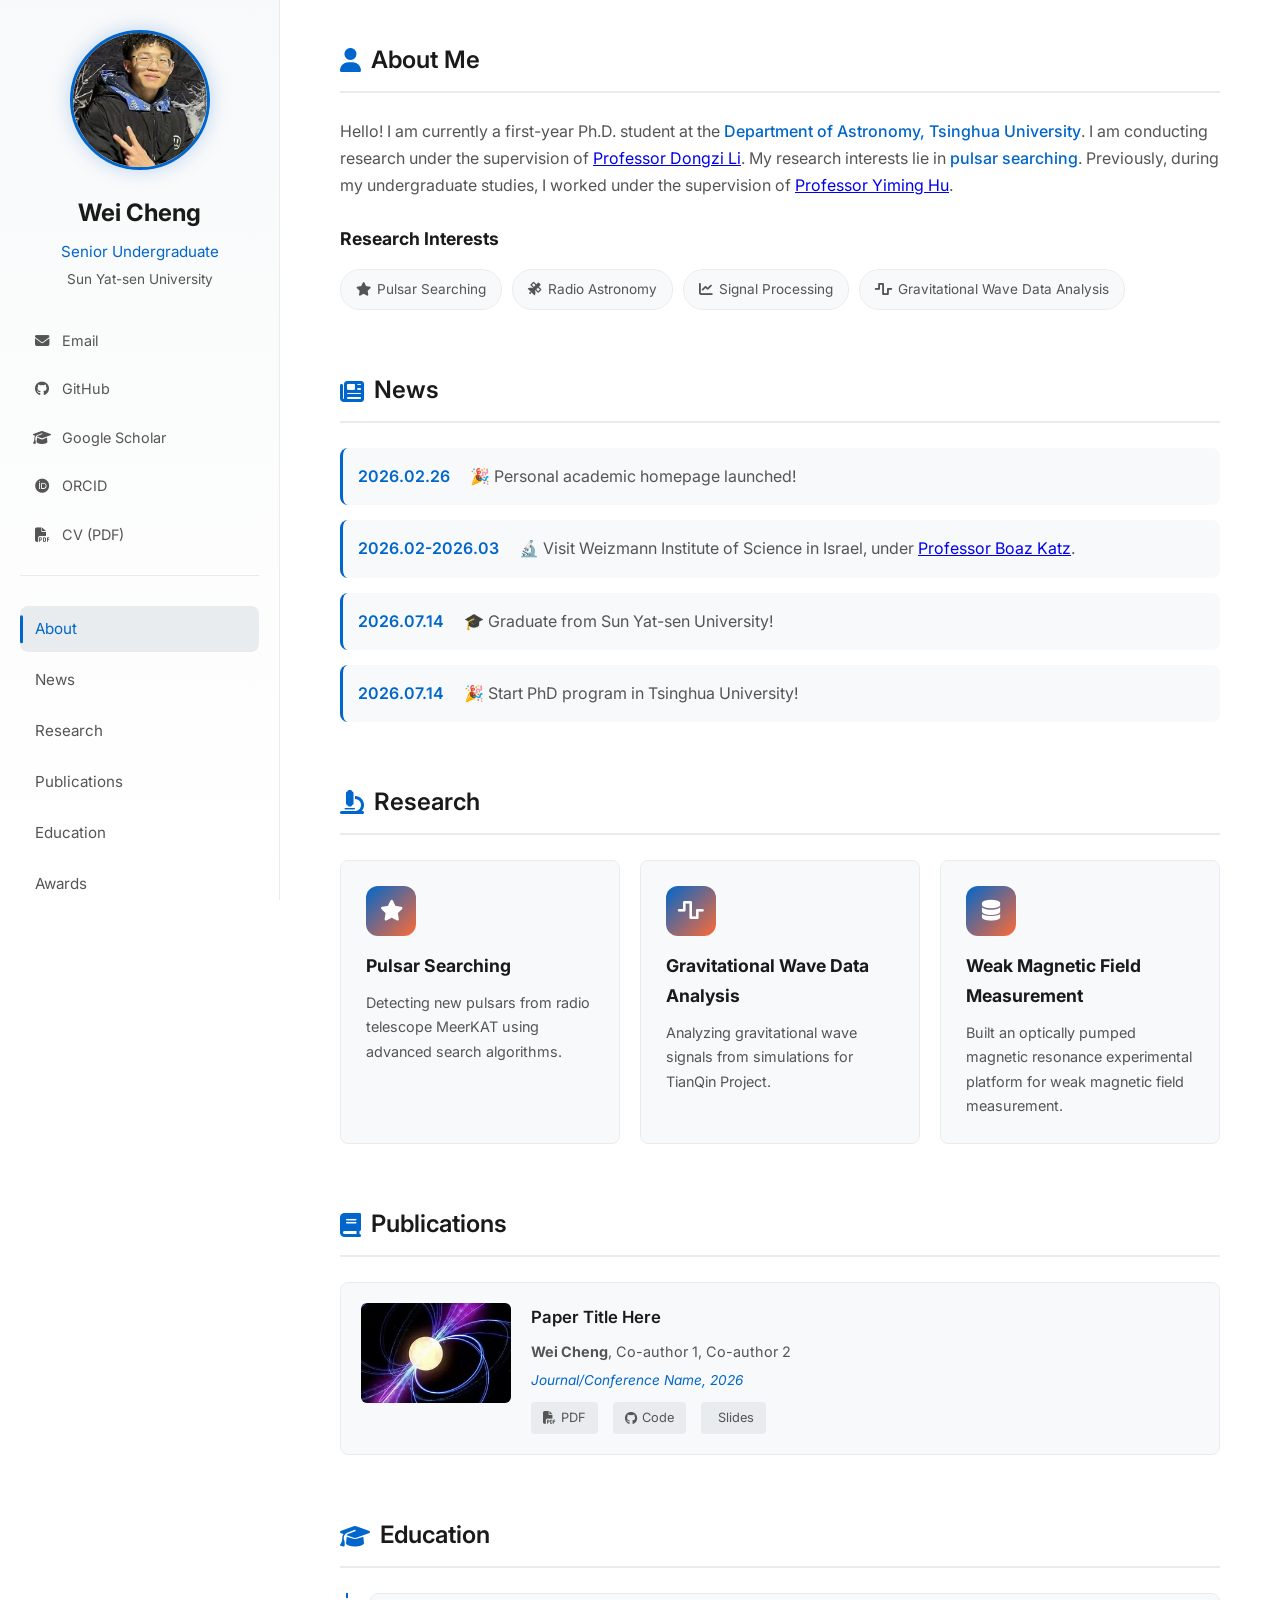
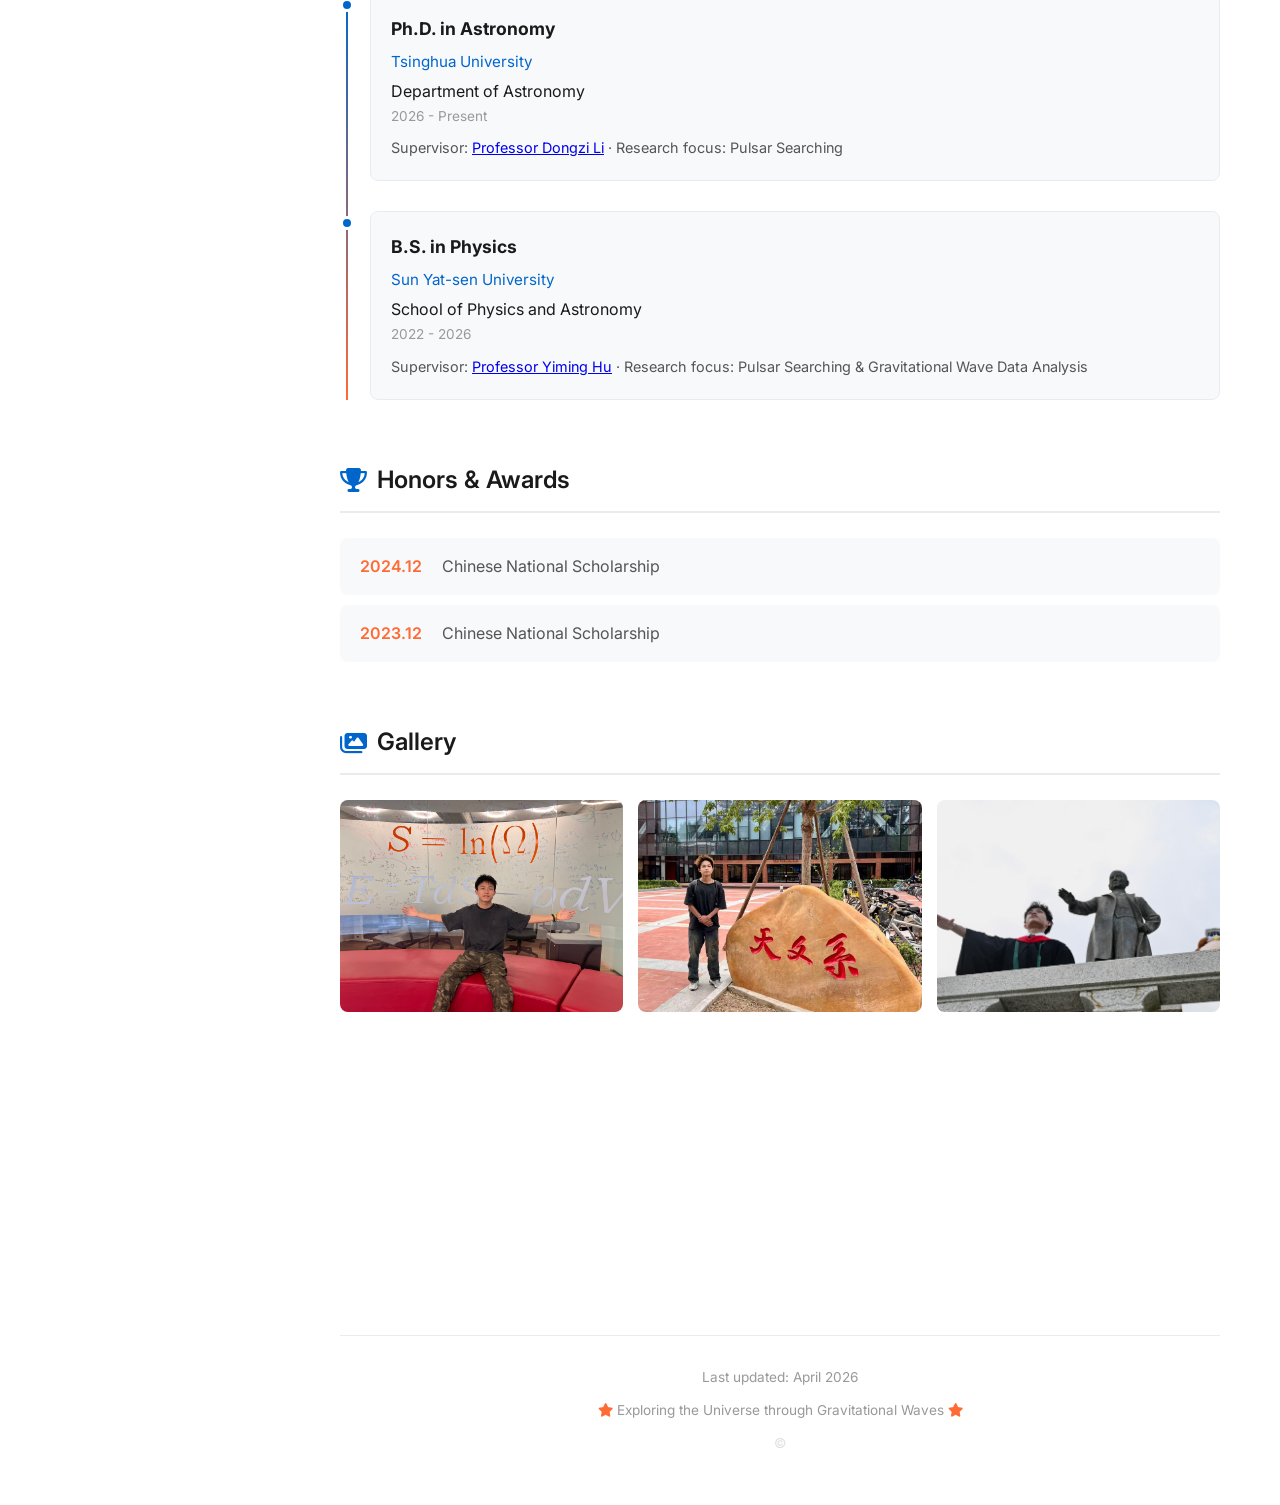
==== commit 3004e259: "更新个人主页与打卡系统 - index.html: 更新为清华博士在读、毕业/入学喜讯、论文图改为 jpg、补全教育时间线导师信息 - tools/checkin.html: 修复密码输入、打卡开始/" ====
--- a/index.html
+++ b/index.html
@@ -1,286 +1,286 @@
-<!DOCTYPE html>
-<html lang="zh-CN">
-<head>
-    <meta charset="UTF-8">
-    <meta name="viewport" content="width=device-width, initial-scale=1.0">
-    <meta name="description" content="Wei Cheng - PhD student at Tsinghua University, Department of Astronomy. Research interests: Pulsar Searching, Gravitational Wave Data Analysis, Radio Astronomy.">
-    <meta property="og:title" content="Wei Cheng | Academic Homepage">
-    <meta property="og:description" content="PhD student at Tsinghua University. Research in Pulsar Searching & Gravitational Wave Data Analysis.">
-    <meta property="og:type" content="website">
-    <meta property="og:url" content="https://orammc.github.io/">
-    <meta property="og:image" content="https://orammc.github.io/images/profile.jpg">
-    <meta name="twitter:card" content="summary">
-    <meta name="twitter:title" content="Wei Cheng | Academic Homepage">
-    <meta name="twitter:description" content="PhD student at Tsinghua University. Research in Pulsar Searching & Gravitational Wave Data Analysis.">
-    <title>Wei Cheng | Academic Homepage</title>
-    <link rel="stylesheet" href="css/style.css">
-    <link rel="stylesheet" href="https://cdnjs.cloudflare.com/ajax/libs/font-awesome/6.4.0/css/all.min.css">
-    <link rel="preconnect" href="https://fonts.googleapis.com">
-    <link href="https://fonts.googleapis.com/css2?family=Inter:wght@300;400;500;600;700&display=swap" rel="stylesheet">
-</head>
-<body>
-    <div class="container">
-        <!-- 左侧边栏 -->
-        <aside class="sidebar">
-            <div class="profile">
-                <img src="images/profile.jpg" alt="Profile Photo" class="avatar">
-                <h1 class="name">Wei Cheng</h1>
-                <p class="title">Senior Undergraduate</p>
-                <p class="affiliation">Sun Yat-sen University</p>
-            </div>
-            
-            <div class="contact-info">
-                <a href="mailto:chengw66@mail2.sysu.edu.cn" class="contact-item">
-                    <i class="fas fa-envelope"></i>
-                    <span>Email</span>
-                </a>
-                <a href="https://github.com/OramMC" target="_blank" class="contact-item">
-                    <i class="fab fa-github"></i>
-                    <span>GitHub</span>
-                </a>
-                <a href="https://scholar.google.com/" target="_blank" class="contact-item">
-                    <i class="fas fa-graduation-cap"></i>
-                    <span>Google Scholar</span>
-                </a>
-                <a href="https://orcid.org/" target="_blank" class="contact-item">
-                    <i class="fab fa-orcid"></i>
-                    <span>ORCID</span>
-                </a>
-                <a href="assets/cv.pdf" download class="contact-item">
-                    <i class="fas fa-file-pdf"></i>
-                    <span>CV (PDF)</span>
-                </a>
-            </div>
-
-            <nav class="nav-menu">
-                <a href="#about" class="nav-item active">About</a>
-                <a href="#news" class="nav-item">News</a>
-                <a href="#research" class="nav-item">Research</a>
-                <a href="#publications" class="nav-item">Publications</a>
-                <a href="#education" class="nav-item">Education</a>
-                <a href="#awards" class="nav-item">Awards</a>
-                <a href="#gallery" class="nav-item">Gallery</a>
-            </nav>
-
-            <div class="sidebar-footer">
-                <button class="theme-toggle" onclick="toggleTheme()" title="Toggle dark/light mode" aria-label="Toggle theme">
-                    <i class="fas fa-moon" id="theme-icon"></i>
-                </button>
-                <p>© 2026 Wei Cheng</p>
-            </div>
-        </aside>
-
-        <!-- 右侧主内容区 -->
-        <main class="main-content">
-            <!-- About Section -->
-            <section id="about" class="section">
-                <h2 class="section-title">
-                    <i class="fas fa-user"></i> About Me
-                </h2>
-                <div class="about-content">
-                    <p>
-                        Hello! I am a senior undergraduate at <span class="highlight">Sun Yat-sen University</span>, majoring in Physics and Astronomy.
-                        I am conducting research under the supervision of <a href="https://yiminghu-sysu.github.io/" target="_blank" rel="noopener noreferrer">Professor Yiming Hu</a>,
-                        with research interests in <span class="highlight">Gravitational Wave Data Analysis</span>.
-                    </p>
-                    <p>
-                        I will go to the Department of Astronomy at Tsinghua University this August to pursue my Ph.D. degree.
-                        Currently, I am completing my undergraduate thesis, conducting research on pulsar searching under the supervision of 
-                        <a href="https://dongzili.github.io/" target="_blank" rel="noopener noreferrer">Professor Dongzi Li</a> at Tsinghua University.
-                    </p>
-                    <div class="research-interests">
-                        <h3>Research Interests</h3>
-                        <div class="tags">
-                            <span class="tag"><i class="fas fa-star"></i> Pulsar Searching</span>
-                            <span class="tag"><i class="fas fa-wave-square"></i> Gravitational Wave Data Analysis</span>
-                            <span class="tag"><i class="fas fa-satellite"></i> Radio Astronomy</span>
-                            <span class="tag"><i class="fas fa-chart-line"></i> Signal Processing</span>
-                        </div>
-                    </div>
-                </div>
-            </section>
-
-            <!-- News Section -->
-            <section id="news" class="section">
-                <h2 class="section-title">
-                    <i class="fas fa-newspaper"></i> News
-                </h2>
-                <div class="news-list">
-                    <div class="news-item">
-                        <span class="news-date">2026.02.26</span>
-                        <span class="news-content">🎉 Personal academic homepage launched!</span>
-                    </div>
-                    <div class="news-item">
-                        <span class="news-date">2026.02-2026.03</span>
-                        <span class="news-content">🔬 Visiting Weizmann Institute of Science in Israel, under <a href="https://www.weizmann.ac.il/particle/katz/home" target="_blank" rel="noopener noreferrer">Professor Boaz Katz</a>.</span>
-                    </div>
-                    <div class="news-item">
-                        <span class="news-date">2026.06</span>
-                        <span class="news-content">🎓 Will graduate and start PhD program soon!</span>
-                    </div>
-                </div>
-            </section>
-
-            <!-- Research Section -->
-            <section id="research" class="section">
-                <h2 class="section-title">
-                    <i class="fas fa-microscope"></i> Research
-                </h2>
-                <div class="research-grid">
-                    <div class="research-card">
-                        <div class="research-icon">
-                            <i class="fas fa-star"></i>
-                        </div>
-                        <h3>Pulsar Searching</h3>
-                        <p>Detecting new pulsars from radio telescope MeerKAT using advanced search algorithms.</p>
-                    </div>
-                    <div class="research-card">
-                        <div class="research-icon">
-                            <i class="fas fa-wave-square"></i>
-                        </div>
-                        <h3>Gravitational Wave Data Analysis</h3>
-                        <p>Analyzing gravitational wave signals from simulations for TianQin Project.</p>
-                    </div>
-                    <div class="research-card">
-                        <div class="research-icon">
-                            <i class="fas fa-database"></i>
-                        </div>
-                        <h3>Weak Magnetic Field Measurement</h3>
-                        <p>Built an optically pumped magnetic resonance experimental platform for weak magnetic field measurement.</p>
-                    </div>
-                </div>
-            </section>
-
-            <!-- Publications Section -->
-            <section id="publications" class="section">
-                <h2 class="section-title">
-                    <i class="fas fa-book"></i> Publications
-                </h2>
-                <div class="publications-list">
-                    <div class="pub-item">
-                        <div class="pub-image">
-                            <img src="images/paper1.png" alt="Paper thumbnail">
-                        </div>
-                        <div class="pub-content">
-                            <h3 class="pub-title">Your Paper Title Here</h3>
-                            <p class="pub-authors"><strong>Wei Cheng</strong>, Co-author 1, Co-author 2</p>
-                            <p class="pub-venue">Journal/Conference Name, 2025</p>
-                            <div class="pub-links">
-                                <a href="#" class="pub-link"><i class="fas fa-file-pdf"></i> PDF</a>
-                                <a href="#" class="pub-link"><i class="fab fa-github"></i> Code</a>
-                                <a href="#" class="pub-link"><i class="fas fa-presentation"></i> Slides</a>
-                            </div>
-                        </div>
-                    </div>
-                    <!-- 添加更多论文 -->
-                </div>
-            </section>
-
-            <!-- Education Section -->
-            <section id="education" class="section">
-                <h2 class="section-title">
-                    <i class="fas fa-graduation-cap"></i> Education
-                </h2>
-                <div class="timeline">
-                    <div class="timeline-item">
-                        <div class="timeline-dot"></div>
-                        <div class="timeline-content">
-                            <h3>Ph.D. in Astronomy</h3>
-                            <p class="timeline-place">Tsinghua University</p>
-                            <p class="timeline-institution">Department of Astronomy</p>
-                            <p class="timeline-date">2026 - Present</p>
-                            <p class="timeline-desc">Supervisor: <a href="https://dongzili.github.io/" target="_blank" rel="noopener noreferrer">Professor Dongzi Li</a> · Research focus: Pulsar Searching</p>
-                        </div>
-                    </div>
-                    <div class="timeline-item">
-                        <div class="timeline-dot"></div>
-                        <div class="timeline-content">
-                            <h3>B.S. in Physics</h3>
-                            <p class="timeline-place">Sun Yat-sen University</p>
-                            <p class="timeline-institution">School of Physics and Astronomy</p>
-                            <p class="timeline-date">2022 - 2026 (Expected)</p>
-                            <p class="timeline-desc">Research focus: Pulsar Searching & Gravitational Wave Data Analysis</p>
-                        </div>
-                    </div>
-                </div>
-            </section>
-
-            <!-- Awards Section -->
-            <section id="awards" class="section">
-                <h2 class="section-title">
-                    <i class="fas fa-trophy"></i> Honors & Awards
-                </h2>
-                <div class="awards-list">
-                    <div class="award-item">
-                        <span class="award-year">2024.12</span>
-                        <span class="award-name">Chinese National Scholarship</span>
-                    </div>
-                    <div class="award-item">
-                        <span class="award-year">2023.12</span>
-                        <span class="award-name">Chinese National Scholarship</span>
-                    </div>
-                </div>
-            </section>
-
-            <!-- Gallery Section -->
-            <section id="gallery" class="section">
-                <h2 class="section-title">
-                    <i class="fas fa-images"></i> Gallery
-                </h2>
-                <div class="gallery-grid">
-                    <div class="gallery-item">
-                        <img src="images/gallery/photo1.jpg" alt="Gallery photo 1">
-                        <div class="gallery-caption">Caption for photo 1</div>
-                    </div>
-                    <div class="gallery-item">
-                        <img src="images/gallery/photo2.jpg" alt="Gallery photo 2">
-                        <div class="gallery-caption">Caption for photo 2</div>
-                    </div>
-                    <div class="gallery-item">
-                        <img src="images/gallery/photo3.jpg" alt="Gallery photo 3">
-                        <div class="gallery-caption">Caption for photo 3</div>
-                    </div>
-                </div>
-            </section>
-
-            <!-- Weekly Reports Section -->
-            <section id="reports" class="section">
-                <h2 class="section-title">
-                    <i class="fas fa-file-powerpoint"></i> Weekly Reports
-                </h2>
-                <div class="reports-list">
-                    <a href="assets/slides/13.initial_work_2.26.pptx" class="report-item" download>
-                        <i class="fas fa-file-powerpoint"></i>
-                        <span>Week 13 initial_work - 2026.02.26</span>
-                    </a>
-                    <a href="assets/slides/12.sideband_peasou_2.19.pptx" class="report-item" download>
-                        <i class="fas fa-file-powerpoint"></i>
-                        <span>Week 12 sideband_peasou - 2026.02.19</span>
-                    </a>
-                    <!-- 添加更多周报 -->
-                </div>
-            </section>
-
-            <!-- Footer -->
-            <footer class="main-footer">
-                <p>Last updated: April 2026</p>
-                <p>
-                    <i class="fas fa-star"></i> 
-                    Exploring the Universe through Gravitational Waves
-                    <i class="fas fa-star"></i>
-                </p>
-                <p class="footer-secret">
-                    <a href="tools/checkin.html" class="secret-link" title="🌟" aria-label="secret">©</a>
-                </p>
-            </footer>
-        </main>
-    </div>
-
-    <!-- 星空背景 -->
-    <div class="stars"></div>
-    <div class="stars2"></div>
-    <div class="stars3"></div>
-
-    <script src="js/main.js"></script>
-</body>
-</html>
+<!DOCTYPE html>
+<html lang="zh-CN">
+<head>
+    <meta charset="UTF-8">
+    <meta name="viewport" content="width=device-width, initial-scale=1.0">
+    <meta name="description" content="Wei Cheng - PhD student at Tsinghua University, Department of Astronomy. Research interests: Pulsar Searching, Gravitational Wave Data Analysis, Radio Astronomy.">
+    <meta property="og:title" content="Wei Cheng | Academic Homepage">
+    <meta property="og:description" content="PhD student at Tsinghua University. Research in Pulsar Searching & Gravitational Wave Data Analysis.">
+    <meta property="og:type" content="website">
+    <meta property="og:url" content="https://orammc.github.io/">
+    <meta property="og:image" content="https://orammc.github.io/images/profile.jpg">
+    <meta name="twitter:card" content="summary">
+    <meta name="twitter:title" content="Wei Cheng | Academic Homepage">
+    <meta name="twitter:description" content="PhD student at Tsinghua University. Research in Pulsar Searching & Gravitational Wave Data Analysis.">
+    <title>Wei Cheng | Academic Homepage</title>
+    <link rel="stylesheet" href="css/style.css">
+    <link rel="stylesheet" href="https://cdnjs.cloudflare.com/ajax/libs/font-awesome/6.4.0/css/all.min.css">
+    <link rel="preconnect" href="https://fonts.googleapis.com">
+    <link href="https://fonts.googleapis.com/css2?family=Inter:wght@300;400;500;600;700&display=swap" rel="stylesheet">
+</head>
+<body>
+    <div class="container">
+        <!-- 左侧边栏 -->
+        <aside class="sidebar">
+            <div class="profile">
+                <img src="images/profile.jpg" alt="Profile Photo" class="avatar">
+                <h1 class="name">Wei Cheng</h1>
+                <p class="title">Senior Undergraduate</p>
+                <p class="affiliation">Sun Yat-sen University</p>
+            </div>
+            
+            <div class="contact-info">
+                <a href="mailto:chengw66@mail2.sysu.edu.cn" class="contact-item">
+                    <i class="fas fa-envelope"></i>
+                    <span>Email</span>
+                </a>
+                <a href="https://github.com/OramMC" target="_blank" class="contact-item">
+                    <i class="fab fa-github"></i>
+                    <span>GitHub</span>
+                </a>
+                <a href="https://scholar.google.com/" target="_blank" class="contact-item">
+                    <i class="fas fa-graduation-cap"></i>
+                    <span>Google Scholar</span>
+                </a>
+                <a href="https://orcid.org/" target="_blank" class="contact-item">
+                    <i class="fab fa-orcid"></i>
+                    <span>ORCID</span>
+                </a>
+                <a href="assets/cv.pdf" download class="contact-item">
+                    <i class="fas fa-file-pdf"></i>
+                    <span>CV (PDF)</span>
+                </a>
+            </div>
+
+            <nav class="nav-menu">
+                <a href="#about" class="nav-item active">About</a>
+                <a href="#news" class="nav-item">News</a>
+                <a href="#research" class="nav-item">Research</a>
+                <a href="#publications" class="nav-item">Publications</a>
+                <a href="#education" class="nav-item">Education</a>
+                <a href="#awards" class="nav-item">Awards</a>
+                <a href="#gallery" class="nav-item">Gallery</a>
+            </nav>
+
+            <div class="sidebar-footer">
+                <button class="theme-toggle" onclick="toggleTheme()" title="Toggle dark/light mode" aria-label="Toggle theme">
+                    <i class="fas fa-moon" id="theme-icon"></i>
+                </button>
+                <p>© 2026 Wei Cheng</p>
+            </div>
+        </aside>
+
+        <!-- 右侧主内容区 -->
+        <main class="main-content">
+            <!-- About Section -->
+            <section id="about" class="section">
+                <h2 class="section-title">
+                    <i class="fas fa-user"></i> About Me
+                </h2>
+                <div class="about-content">
+                    <p>
+                        Hello! I am currently a first-year Ph.D. student at the <span class="highlight">Department of Astronomy, Tsinghua University</span>.
+                        I am conducting research under the supervision of <a href="https://dongzili.github.io/" target="_blank" rel="noopener noreferrer">Professor Dongzi Li</a>.
+                        My research interests lie in <span class="highlight">pulsar searching</span>.
+                        Previously, during my undergraduate studies, I worked under the supervision of <a href="https://yiminghu-sysu.github.io/" target="_blank" rel="noopener noreferrer">Professor Yiming Hu</a>.
+                    </p>
+                    <div class="research-interests">
+                        <h3>Research Interests</h3>
+                        <div class="tags">
+                            <span class="tag"><i class="fas fa-star"></i> Pulsar Searching</span>
+                            <span class="tag"><i class="fas fa-satellite"></i> Radio Astronomy</span>
+                            <span class="tag"><i class="fas fa-chart-line"></i> Signal Processing</span>
+                            <span class="tag"><i class="fas fa-wave-square"></i> Gravitational Wave Data Analysis</span>
+                        </div>
+                    </div>
+                </div>
+            </section>
+
+            <!-- News Section -->
+            <section id="news" class="section">
+                <h2 class="section-title">
+                    <i class="fas fa-newspaper"></i> News
+                </h2>
+                <div class="news-list">
+                    <div class="news-item">
+                        <span class="news-date">2026.02.26</span>
+                        <span class="news-content">🎉 Personal academic homepage launched!</span>
+                    </div>
+                    <div class="news-item">
+                        <span class="news-date">2026.02-2026.03</span>
+                        <span class="news-content">🔬 Visit Weizmann Institute of Science in Israel, under <a href="https://www.weizmann.ac.il/particle/katz/home" target="_blank" rel="noopener noreferrer">Professor Boaz Katz</a>.</span>
+                    </div>
+                    <div class="news-item">
+                        <span class="news-date">2026.07.14</span>
+                        <span class="news-content">🎓 Graduate from Sun Yat-sen University!</span>
+                    </div>
+                    <div class="news-item">
+                        <span class="news-date">2026.07.14</span>
+                        <span class="news-content">🎉 Start PhD program in Tsinghua University!</span>
+                    </div>
+                </div>
+            </section>
+
+            <!-- Research Section -->
+            <section id="research" class="section">
+                <h2 class="section-title">
+                    <i class="fas fa-microscope"></i> Research
+                </h2>
+                <div class="research-grid">
+                    <div class="research-card">
+                        <div class="research-icon">
+                            <i class="fas fa-star"></i>
+                        </div>
+                        <h3>Pulsar Searching</h3>
+                        <p>Detecting new pulsars from radio telescope MeerKAT using advanced search algorithms.</p>
+                    </div>
+                    <div class="research-card">
+                        <div class="research-icon">
+                            <i class="fas fa-wave-square"></i>
+                        </div>
+                        <h3>Gravitational Wave Data Analysis</h3>
+                        <p>Analyzing gravitational wave signals from simulations for TianQin Project.</p>
+                    </div>
+                    <div class="research-card">
+                        <div class="research-icon">
+                            <i class="fas fa-database"></i>
+                        </div>
+                        <h3>Weak Magnetic Field Measurement</h3>
+                        <p>Built an optically pumped magnetic resonance experimental platform for weak magnetic field measurement.</p>
+                    </div>
+                </div>
+            </section>
+
+            <!-- Publications Section -->
+            <section id="publications" class="section">
+                <h2 class="section-title">
+                    <i class="fas fa-book"></i> Publications
+                </h2>
+                <div class="publications-list">
+                    <div class="pub-item">
+                        <div class="pub-image">
+                            <img src="images/paper1.jpg" alt="Paper thumbnail">
+                        </div>
+                        <div class="pub-content">
+                            <h3 class="pub-title">Paper Title Here</h3>
+                            <p class="pub-authors"><strong>Wei Cheng</strong>, Co-author 1, Co-author 2</p>
+                            <p class="pub-venue">Journal/Conference Name, 2026</p>
+                            <div class="pub-links">
+                                <a href="#" class="pub-link"><i class="fas fa-file-pdf"></i> PDF</a>
+                                <a href="#" class="pub-link"><i class="fab fa-github"></i> Code</a>
+                                <a href="#" class="pub-link"><i class="fas fa-presentation"></i> Slides</a>
+                            </div>
+                        </div>
+                    </div>
+                    <!-- 添加更多论文 -->
+                </div>
+            </section>
+
+            <!-- Education Section -->
+            <section id="education" class="section">
+                <h2 class="section-title">
+                    <i class="fas fa-graduation-cap"></i> Education
+                </h2>
+                <div class="timeline">
+                    <div class="timeline-item">
+                        <div class="timeline-dot"></div>
+                        <div class="timeline-content">
+                            <h3>Ph.D. in Astronomy</h3>
+                            <p class="timeline-place">Tsinghua University</p>
+                            <p class="timeline-institution">Department of Astronomy</p>
+                            <p class="timeline-date">2026 - Present</p>
+                            <p class="timeline-desc">Supervisor: <a href="https://dongzili.github.io/" target="_blank" rel="noopener noreferrer">Professor Dongzi Li</a> · Research focus: Pulsar Searching</p>
+                        </div>
+                    </div>
+                    <div class="timeline-item">
+                        <div class="timeline-dot"></div>
+                        <div class="timeline-content">
+                            <h3>B.S. in Physics</h3>
+                            <p class="timeline-place">Sun Yat-sen University</p>
+                            <p class="timeline-institution">School of Physics and Astronomy</p>
+                            <p class="timeline-date">2022 - 2026 </p>
+                            <p class="timeline-desc">Supervisor: <a href="https://yiminghu-sysu.github.io/" target="_blank" rel="noopener noreferrer">Professor Yiming Hu</a> · Research focus: Pulsar Searching & Gravitational Wave Data Analysis</p>
+                        </div>
+                    </div>
+                </div>
+            </section>
+
+            <!-- Awards Section -->
+            <section id="awards" class="section">
+                <h2 class="section-title">
+                    <i class="fas fa-trophy"></i> Honors & Awards
+                </h2>
+                <div class="awards-list">
+                    <div class="award-item">
+                        <span class="award-year">2024.12</span>
+                        <span class="award-name">Chinese National Scholarship</span>
+                    </div>
+                    <div class="award-item">
+                        <span class="award-year">2023.12</span>
+                        <span class="award-name">Chinese National Scholarship</span>
+                    </div>
+                </div>
+            </section>
+
+            <!-- Gallery Section -->
+            <section id="gallery" class="section">
+                <h2 class="section-title">
+                    <i class="fas fa-images"></i> Gallery
+                </h2>
+                <div class="gallery-grid">
+                    <div class="gallery-item">
+                        <img src="images/gallery/photo1.jpg" alt="Gallery photo 1">
+                        <div class="gallery-caption">Caption for photo 1</div>
+                    </div>
+                    <div class="gallery-item">
+                        <img src="images/gallery/photo2.jpg" alt="Gallery photo 2">
+                        <div class="gallery-caption">Caption for photo 2</div>
+                    </div>
+                    <div class="gallery-item">
+                        <img src="images/gallery/photo3.jpg" alt="Gallery photo 3">
+                        <div class="gallery-caption">Caption for photo 3</div>
+                    </div>
+                </div>
+            </section>
+
+            <!-- Weekly Reports Section -->
+            <section id="reports" class="section">
+                <h2 class="section-title">
+                    <i class="fas fa-file-powerpoint"></i> Weekly Reports
+                </h2>
+                <div class="reports-list">
+                    <a href="assets/slides/13.initial_work_2.26.pptx" class="report-item" download>
+                        <i class="fas fa-file-powerpoint"></i>
+                        <span>Week 13 initial_work - 2026.02.26</span>
+                    </a>
+                    <a href="assets/slides/12.sideband_peasou_2.19.pptx" class="report-item" download>
+                        <i class="fas fa-file-powerpoint"></i>
+                        <span>Week 12 sideband_peasou - 2026.02.19</span>
+                    </a>
+                    <!-- 添加更多周报 -->
+                </div>
+            </section>
+
+            <!-- Footer -->
+            <footer class="main-footer">
+                <p>Last updated: April 2026</p>
+                <p>
+                    <i class="fas fa-star"></i> 
+                    Exploring the Universe through Gravitational Waves
+                    <i class="fas fa-star"></i>
+                </p>
+                <p class="footer-secret">
+                    <a href="tools/checkin.html" class="secret-link" title="🌟" aria-label="secret">©</a>
+                </p>
+            </footer>
+        </main>
+    </div>
+
+    <!-- 星空背景 -->
+    <div class="stars"></div>
+    <div class="stars2"></div>
+    <div class="stars3"></div>
+
+    <script src="js/main.js"></script>
+</body>
+</html>
--- a/css/style.css
+++ b/css/style.css
@@ -1,820 +1,820 @@
-/* ========================================
-   深空配色方案 - Deep Space Theme
-   Academic Homepage for OramMC
-   ======================================== */
-
-:root {
-    /* 亮色主题 - 白色背景 */
-    --bg-primary: #ffffff;
-    --bg-secondary: #f8f9fa;
-    --bg-tertiary: #e9ecef;
-    --accent-primary: #0066cc;
-    --accent-secondary: #ff6b35;
-    --text-primary: #1a1a1a;
-    --text-secondary: #555555;
-    --text-muted: #999999;
-    --avatar-glow: rgba(0, 102, 204, 0.25);
-    
-    /* 布局变量 */
-    --sidebar-width: 280px;
-    --content-max-width: 900px;
-    --border-radius: 8px;
-    --transition: all 0.3s ease;
-}
-
-/* 暗色主题 */
-body.dark-theme {
-    --bg-primary: #0d1117;
-    --bg-secondary: #161b22;
-    --bg-tertiary: #21262d;
-    --accent-primary: #64ffda;
-    --accent-secondary: #ffd700;
-    --text-primary: #e6edf3;
-    --text-secondary: #8b949e;
-    --text-muted: #6e7681;
-    --avatar-glow: rgba(100, 255, 218, 0.3);
-}
-
-/* Reset & Base */
-* {
-    margin: 0;
-    padding: 0;
-    box-sizing: border-box;
-}
-
-html {
-    scroll-behavior: smooth;
-}
-
-body {
-    font-family: 'Inter', -apple-system, BlinkMacSystemFont, sans-serif;
-    background-color: var(--bg-primary);
-    color: var(--text-primary);
-    line-height: 1.7;
-    overflow-x: hidden;
-}
-
-/* 星空动画背景 */
-.stars, .stars2, .stars3 {
-    position: fixed;
-    top: 0;
-    left: 0;
-    width: 100%;
-    height: 100%;
-    pointer-events: none;
-    z-index: 0;
-    opacity: 0;
-    transition: opacity 0.5s ease;
-}
-
-body.dark-theme .stars,
-body.dark-theme .stars2,
-body.dark-theme .stars3 {
-    opacity: 1;
-}
-
-.stars {
-    background: transparent url('data:image/svg+xml,<svg xmlns="http://www.w3.org/2000/svg" viewBox="0 0 100 100"><circle fill="%23ffffff" cx="50" cy="50" r="1" opacity="0.9"/></svg>') repeat;
-    background-size: 100px 100px;
-    animation: animateStars 100s linear infinite;
-}
-
-.stars2 {
-    background: transparent url('data:image/svg+xml,<svg xmlns="http://www.w3.org/2000/svg" viewBox="0 0 100 100"><circle fill="%23ffd700" cx="30" cy="70" r="0.8" opacity="0.8"/></svg>') repeat;
-    background-size: 150px 150px;
-    animation: animateStars 150s linear infinite;
-}
-
-.stars3 {
-    background: transparent url('data:image/svg+xml,<svg xmlns="http://www.w3.org/2000/svg" viewBox="0 0 100 100"><circle fill="%2364ffda" cx="70" cy="30" r="0.6" opacity="0.7"/></svg>') repeat;
-    background-size: 200px 200px;
-    animation: animateStars 200s linear infinite;
-}
-
-@keyframes animateStars {
-    from { transform: translateY(0); }
-    to { transform: translateY(-100%); }
-}
-
-/* Container */
-.container {
-    display: flex;
-    min-height: 100vh;
-    position: relative;
-    z-index: 1;
-}
-
-/* ========================================
-   左侧边栏
-   ======================================== */
-.sidebar {
-    width: var(--sidebar-width);
-    height: 100vh;
-    position: fixed;
-    left: 0;
-    top: 0;
-    background: linear-gradient(180deg, var(--bg-secondary) 0%, var(--bg-primary) 100%);
-    border-right: 1px solid var(--bg-tertiary);
-    padding: 30px 20px;
-    display: flex;
-    flex-direction: column;
-    overflow-y: auto;
-    z-index: 100;
-}
-
-/* Profile */
-.profile {
-    text-align: center;
-    margin-bottom: 30px;
-}
-
-.avatar {
-    width: 140px;
-    height: 140px;
-    border-radius: 50%;
-    object-fit: cover;
-    border: 3px solid var(--accent-primary);
-    margin-bottom: 15px;
-    transition: var(--transition);
-    box-shadow: 0 0 20px var(--avatar-glow);
-}
-
-.avatar:hover {
-    transform: scale(1.05);
-    box-shadow: 0 0 30px var(--avatar-glow);
-}
-
-.name {
-    font-size: 1.5rem;
-    font-weight: 700;
-    color: var(--text-primary);
-    margin-bottom: 5px;
-}
-
-.title {
-    font-size: 0.95rem;
-    color: var(--accent-primary);
-    margin-bottom: 3px;
-}
-
-.affiliation {
-    font-size: 0.85rem;
-    color: var(--text-secondary);
-}
-
-/* Contact Info */
-.contact-info {
-    display: flex;
-    flex-direction: column;
-    gap: 8px;
-    margin-bottom: 30px;
-    padding-bottom: 20px;
-    border-bottom: 1px solid var(--bg-tertiary);
-}
-
-.contact-item {
-    display: flex;
-    align-items: center;
-    gap: 10px;
-    padding: 8px 12px;
-    color: var(--text-secondary);
-    text-decoration: none;
-    border-radius: var(--border-radius);
-    transition: var(--transition);
-    font-size: 0.9rem;
-}
-
-.contact-item:hover {
-    background-color: var(--bg-tertiary);
-    color: var(--accent-primary);
-}
-
-.contact-item i {
-    width: 20px;
-    text-align: center;
-}
-
-/* Navigation */
-.nav-menu {
-    display: flex;
-    flex-direction: column;
-    gap: 5px;
-    flex-grow: 1;
-}
-
-.nav-item {
-    padding: 10px 15px;
-    color: var(--text-secondary);
-    text-decoration: none;
-    border-radius: var(--border-radius);
-    transition: var(--transition);
-    font-size: 0.95rem;
-    position: relative;
-}
-
-.nav-item:hover,
-.nav-item.active {
-    background-color: var(--bg-tertiary);
-    color: var(--accent-primary);
-}
-
-.nav-item.active::before {
-    content: '';
-    position: absolute;
-    left: 0;
-    top: 50%;
-    transform: translateY(-50%);
-    width: 3px;
-    height: 60%;
-    background-color: var(--accent-primary);
-    border-radius: 2px;
-}
-
-.sidebar-footer {
-    margin-top: auto;
-    padding-top: 20px;
-    text-align: center;
-    font-size: 0.8rem;
-    color: var(--text-muted);
-}
-
-/* ========================================
-   主内容区
-   ======================================== */
-.main-content {
-    margin-left: var(--sidebar-width);
-    flex: 1;
-    padding: 40px 60px;
-    max-width: calc(var(--sidebar-width) + var(--content-max-width) + 120px);
-}
-
-/* Section 通用样式 */
-.section {
-    margin-bottom: 60px;
-    animation: fadeInUp 0.6s ease;
-}
-
-@keyframes fadeInUp {
-    from {
-        opacity: 0;
-        transform: translateY(20px);
-    }
-    to {
-        opacity: 1;
-        transform: translateY(0);
-    }
-}
-
-.section-title {
-    font-size: 1.5rem;
-    font-weight: 600;
-    color: var(--text-primary);
-    margin-bottom: 25px;
-    padding-bottom: 10px;
-    border-bottom: 2px solid var(--bg-tertiary);
-    display: flex;
-    align-items: center;
-    gap: 10px;
-}
-
-.section-title i {
-    color: var(--accent-primary);
-}
-
-/* About Section */
-.about-content p {
-    margin-bottom: 15px;
-    color: var(--text-secondary);
-}
-
-.highlight {
-    color: var(--accent-primary);
-    font-weight: 500;
-}
-
-.research-interests {
-    margin-top: 25px;
-}
-
-.research-interests h3 {
-    font-size: 1.1rem;
-    margin-bottom: 15px;
-    color: var(--text-primary);
-}
-
-.tags {
-    display: flex;
-    flex-wrap: wrap;
-    gap: 10px;
-}
-
-.tag {
-    display: inline-flex;
-    align-items: center;
-    gap: 6px;
-    padding: 8px 15px;
-    background-color: var(--bg-secondary);
-    border: 1px solid var(--bg-tertiary);
-    border-radius: 20px;
-    font-size: 0.85rem;
-    color: var(--text-secondary);
-    transition: var(--transition);
-}
-
-.tag:hover {
-    border-color: var(--accent-primary);
-    color: var(--accent-primary);
-}
-
-/* News Section */
-.news-list {
-    display: flex;
-    flex-direction: column;
-    gap: 15px;
-}
-
-.news-item {
-    display: flex;
-    gap: 20px;
-    padding: 15px;
-    background-color: var(--bg-secondary);
-    border-radius: var(--border-radius);
-    border-left: 3px solid var(--accent-primary);
-}
-
-.news-date {
-    color: var(--accent-primary);
-    font-weight: 600;
-    min-width: 80px;
-}
-
-.news-content {
-    color: var(--text-secondary);
-}
-
-/* Research Section */
-.research-grid {
-    display: grid;
-    grid-template-columns: repeat(auto-fit, minmax(250px, 1fr));
-    gap: 20px;
-}
-
-.research-card {
-    padding: 25px;
-    background-color: var(--bg-secondary);
-    border-radius: var(--border-radius);
-    border: 1px solid var(--bg-tertiary);
-    transition: var(--transition);
-}
-
-.research-card:hover {
-    transform: translateY(-5px);
-    border-color: var(--accent-primary);
-    box-shadow: 0 10px 30px rgba(0, 0, 0, 0.15);
-}
-
-.research-icon {
-    width: 50px;
-    height: 50px;
-    display: flex;
-    align-items: center;
-    justify-content: center;
-    background: linear-gradient(135deg, var(--accent-primary), var(--accent-secondary));
-    border-radius: 12px;
-    margin-bottom: 15px;
-    font-size: 1.3rem;
-    color: var(--bg-primary);
-}
-
-.research-card h3 {
-    font-size: 1.1rem;
-    margin-bottom: 10px;
-    color: var(--text-primary);
-}
-
-.research-card p {
-    font-size: 0.9rem;
-    color: var(--text-secondary);
-}
-
-/* Publications Section */
-.publications-list {
-    display: flex;
-    flex-direction: column;
-    gap: 25px;
-}
-
-.pub-item {
-    display: flex;
-    gap: 20px;
-    padding: 20px;
-    background-color: var(--bg-secondary);
-    border-radius: var(--border-radius);
-    border: 1px solid var(--bg-tertiary);
-    transition: var(--transition);
-}
-
-.pub-item:hover {
-    border-color: var(--accent-primary);
-}
-
-.pub-image {
-    flex-shrink: 0;
-    width: 150px;
-    height: 100px;
-    border-radius: 6px;
-    overflow: hidden;
-    background-color: var(--bg-tertiary);
-}
-
-.pub-image img {
-    width: 100%;
-    height: 100%;
-    object-fit: cover;
-}
-
-.pub-content {
-    flex: 1;
-}
-
-.pub-title {
-    font-size: 1.05rem;
-    font-weight: 600;
-    color: var(--text-primary);
-    margin-bottom: 8px;
-}
-
-.pub-authors {
-    font-size: 0.9rem;
-    color: var(--text-secondary);
-    margin-bottom: 5px;
-}
-
-.pub-venue {
-    font-size: 0.85rem;
-    color: var(--accent-primary);
-    font-style: italic;
-    margin-bottom: 10px;
-}
-
-.pub-links {
-    display: flex;
-    gap: 15px;
-}
-
-.pub-link {
-    display: inline-flex;
-    align-items: center;
-    gap: 5px;
-    padding: 5px 12px;
-    background-color: var(--bg-tertiary);
-    color: var(--text-secondary);
-    text-decoration: none;
-    border-radius: 4px;
-    font-size: 0.8rem;
-    transition: var(--transition);
-}
-
-.pub-link:hover {
-    background-color: var(--accent-primary);
-    color: var(--bg-primary);
-}
-
-/* Timeline (Education) */
-.timeline {
-    position: relative;
-    padding-left: 30px;
-}
-
-.timeline::before {
-    content: '';
-    position: absolute;
-    left: 6px;
-    top: 0;
-    bottom: 0;
-    width: 2px;
-    background: linear-gradient(to bottom, var(--accent-primary), var(--accent-secondary));
-}
-
-.timeline-item {
-    position: relative;
-    margin-bottom: 30px;
-}
-
-.timeline-dot {
-    position: absolute;
-    left: -30px;
-    top: 5px;
-    width: 14px;
-    height: 14px;
-    background-color: var(--accent-primary);
-    border-radius: 50%;
-    border: 3px solid var(--bg-primary);
-}
-
-.timeline-content {
-    padding: 20px;
-    background-color: var(--bg-secondary);
-    border-radius: var(--border-radius);
-    border: 1px solid var(--bg-tertiary);
-}
-
-.timeline-content h3 {
-    font-size: 1.1rem;
-    color: var(--text-primary);
-    margin-bottom: 5px;
-}
-
-.timeline-place {
-    color: var(--accent-primary);
-    font-size: 0.95rem;
-    margin-bottom: 3px;
-}
-
-.timeline-date {
-    color: var(--text-muted);
-    font-size: 0.85rem;
-    margin-bottom: 8px;
-}
-
-.timeline-desc {
-    color: var(--text-secondary);
-    font-size: 0.9rem;
-}
-
-/* Awards Section */
-.awards-list {
-    display: flex;
-    flex-direction: column;
-    gap: 10px;
-}
-
-.award-item {
-    display: flex;
-    gap: 20px;
-    padding: 15px 20px;
-    background-color: var(--bg-secondary);
-    border-radius: var(--border-radius);
-}
-
-.award-year {
-    color: var(--accent-secondary);
-    font-weight: 600;
-    min-width: 50px;
-}
-
-.award-name {
-    color: var(--text-secondary);
-}
-
-/* Gallery Section */
-.gallery-grid {
-    display: grid;
-    grid-template-columns: repeat(auto-fit, minmax(200px, 1fr));
-    gap: 15px;
-}
-
-.gallery-item {
-    position: relative;
-    border-radius: var(--border-radius);
-    overflow: hidden;
-    aspect-ratio: 4/3;
-    background-color: var(--bg-secondary);
-}
-
-.gallery-item img {
-    width: 100%;
-    height: 100%;
-    object-fit: cover;
-    transition: var(--transition);
-}
-
-.gallery-item:hover img {
-    transform: scale(1.1);
-}
-
-.gallery-caption {
-    position: absolute;
-    bottom: 0;
-    left: 0;
-    right: 0;
-    padding: 10px;
-    background: linear-gradient(transparent, rgba(0, 0, 0, 0.8));
-    color: white;
-    font-size: 0.85rem;
-    transform: translateY(100%);
-    transition: var(--transition);
-}
-
-.gallery-item:hover .gallery-caption {
-    transform: translateY(0);
-}
-
-/* Reports Section */
-.reports-list {
-    display: flex;
-    flex-direction: column;
-    gap: 10px;
-}
-
-.report-item {
-    display: flex;
-    align-items: center;
-    gap: 12px;
-    padding: 15px 20px;
-    background-color: var(--bg-secondary);
-    border-radius: var(--border-radius);
-    color: var(--text-secondary);
-    text-decoration: none;
-    transition: var(--transition);
-}
-
-.report-item:hover {
-    background-color: var(--bg-tertiary);
-    color: var(--accent-primary);
-}
-
-.report-item i {
-    color: var(--accent-secondary);
-}
-
-/* Theme Toggle Button */
-.theme-toggle {
-    background: none;
-    border: 1px solid var(--bg-tertiary);
-    border-radius: 50%;
-    width: 36px;
-    height: 36px;
-    display: flex;
-    align-items: center;
-    justify-content: center;
-    cursor: pointer;
-    color: var(--text-secondary);
-    margin: 0 auto 12px;
-    transition: all 0.3s ease;
-}
-
-.theme-toggle:hover {
-    border-color: var(--accent-primary);
-    color: var(--accent-primary);
-    background-color: var(--bg-tertiary);
-}
-
-body.dark-theme .theme-toggle:hover {
-    border-color: var(--accent-primary);
-    background-color: rgba(100, 255, 218, 0.1);
-}
-
-/* Footer */
-.main-footer {
-    margin-top: 60px;
-    padding-top: 30px;
-    border-top: 1px solid var(--bg-tertiary);
-    text-align: center;
-    color: var(--text-muted);
-    font-size: 0.85rem;
-}
-
-.main-footer p {
-    margin-bottom: 10px;
-}
-
-.main-footer i {
-    color: var(--accent-secondary);
-}
-
-/* Footer secret easter egg link */
-.footer-secret {
-    margin-top: 8px;
-}
-
-.secret-link {
-    color: var(--text-muted);
-    text-decoration: none;
-    font-size: 0.85rem;
-    opacity: 0.3;
-    transition: opacity 0.3s ease;
-    display: inline-block;
-}
-
-.secret-link:hover {
-    opacity: 0;
-    color: var(--text-muted);
-}
-
-/* ========================================
-   暗色主题深空星空卡片光效
-   ======================================== */
-body.dark-theme .research-card:hover {
-    box-shadow: 0 10px 30px rgba(100, 255, 218, 0.1);
-}
-
-body.dark-theme .gallery-item:hover img {
-    box-shadow: 0 5px 20px rgba(0, 0, 0, 0.5);
-}
-
-/* ========================================
-   响应式设计
-   ======================================== */
-@media (max-width: 900px) {
-    .sidebar {
-        width: 100%;
-        height: auto;
-        position: relative;
-        padding: 20px;
-    }
-
-    .main-content {
-        margin-left: 0;
-        padding: 20px;
-    }
-
-    .container {
-        flex-direction: column;
-    }
-
-    .profile {
-        display: flex;
-        align-items: center;
-        text-align: left;
-        gap: 20px;
-    }
-
-    .avatar {
-        width: 80px;
-        height: 80px;
-    }
-
-    .contact-info {
-        flex-direction: row;
-        flex-wrap: wrap;
-    }
-
-    .nav-menu {
-        flex-direction: row;
-        flex-wrap: wrap;
-        justify-content: center;
-    }
-
-    .pub-item {
-        flex-direction: column;
-    }
-
-    .pub-image {
-        width: 100%;
-        height: 150px;
-    }
-}
-
-@media (max-width: 600px) {
-    .research-grid {
-        grid-template-columns: 1fr;
-    }
-
-    .gallery-grid {
-        grid-template-columns: repeat(2, 1fr);
-    }
-
-    .tags {
-        justify-content: center;
-    }
-}
-
-/* ========================================
-   滚动条样式
-   ======================================== */
-::-webkit-scrollbar {
-    width: 8px;
-}
-
-::-webkit-scrollbar-track {
-    background: var(--bg-primary);
-}
-
-::-webkit-scrollbar-thumb {
-    background: var(--bg-tertiary);
-    border-radius: 4px;
-}
-
-::-webkit-scrollbar-thumb:hover {
-    background: var(--accent-primary);
-}
-
-/* ========================================
-   选中文本样式
-   ======================================== */
-::selection {
-    background-color: var(--accent-primary);
-    color: var(--bg-primary);
-}
-
-/* ========================================
-   暗色主题滚动条
-   ======================================== */
-body.dark-theme ::-webkit-scrollbar-thumb {
-    background: #30363d;
-}
-
-body.dark-theme ::-webkit-scrollbar-thumb:hover {
-    background: var(--accent-primary);
-}
+/* ========================================
+   深空配色方案 - Deep Space Theme
+   Academic Homepage for OramMC
+   ======================================== */
+
+:root {
+    /* 亮色主题 - 白色背景 */
+    --bg-primary: #ffffff;
+    --bg-secondary: #f8f9fa;
+    --bg-tertiary: #e9ecef;
+    --accent-primary: #0066cc;
+    --accent-secondary: #ff6b35;
+    --text-primary: #1a1a1a;
+    --text-secondary: #555555;
+    --text-muted: #999999;
+    --avatar-glow: rgba(0, 102, 204, 0.25);
+    
+    /* 布局变量 */
+    --sidebar-width: 280px;
+    --content-max-width: 900px;
+    --border-radius: 8px;
+    --transition: all 0.3s ease;
+}
+
+/* 暗色主题 */
+body.dark-theme {
+    --bg-primary: #0d1117;
+    --bg-secondary: #161b22;
+    --bg-tertiary: #21262d;
+    --accent-primary: #64ffda;
+    --accent-secondary: #ffd700;
+    --text-primary: #e6edf3;
+    --text-secondary: #8b949e;
+    --text-muted: #6e7681;
+    --avatar-glow: rgba(100, 255, 218, 0.3);
+}
+
+/* Reset & Base */
+* {
+    margin: 0;
+    padding: 0;
+    box-sizing: border-box;
+}
+
+html {
+    scroll-behavior: smooth;
+}
+
+body {
+    font-family: 'Inter', -apple-system, BlinkMacSystemFont, sans-serif;
+    background-color: var(--bg-primary);
+    color: var(--text-primary);
+    line-height: 1.7;
+    overflow-x: hidden;
+}
+
+/* 星空动画背景 */
+.stars, .stars2, .stars3 {
+    position: fixed;
+    top: 0;
+    left: 0;
+    width: 100%;
+    height: 100%;
+    pointer-events: none;
+    z-index: 0;
+    opacity: 0;
+    transition: opacity 0.5s ease;
+}
+
+body.dark-theme .stars,
+body.dark-theme .stars2,
+body.dark-theme .stars3 {
+    opacity: 1;
+}
+
+.stars {
+    background: transparent url('data:image/svg+xml,<svg xmlns="http://www.w3.org/2000/svg" viewBox="0 0 100 100"><circle fill="%23ffffff" cx="50" cy="50" r="1" opacity="0.9"/></svg>') repeat;
+    background-size: 100px 100px;
+    animation: animateStars 100s linear infinite;
+}
+
+.stars2 {
+    background: transparent url('data:image/svg+xml,<svg xmlns="http://www.w3.org/2000/svg" viewBox="0 0 100 100"><circle fill="%23ffd700" cx="30" cy="70" r="0.8" opacity="0.8"/></svg>') repeat;
+    background-size: 150px 150px;
+    animation: animateStars 150s linear infinite;
+}
+
+.stars3 {
+    background: transparent url('data:image/svg+xml,<svg xmlns="http://www.w3.org/2000/svg" viewBox="0 0 100 100"><circle fill="%2364ffda" cx="70" cy="30" r="0.6" opacity="0.7"/></svg>') repeat;
+    background-size: 200px 200px;
+    animation: animateStars 200s linear infinite;
+}
+
+@keyframes animateStars {
+    from { transform: translateY(0); }
+    to { transform: translateY(-100%); }
+}
+
+/* Container */
+.container {
+    display: flex;
+    min-height: 100vh;
+    position: relative;
+    z-index: 1;
+}
+
+/* ========================================
+   左侧边栏
+   ======================================== */
+.sidebar {
+    width: var(--sidebar-width);
+    height: 100vh;
+    position: fixed;
+    left: 0;
+    top: 0;
+    background: linear-gradient(180deg, var(--bg-secondary) 0%, var(--bg-primary) 100%);
+    border-right: 1px solid var(--bg-tertiary);
+    padding: 30px 20px;
+    display: flex;
+    flex-direction: column;
+    overflow-y: auto;
+    z-index: 100;
+}
+
+/* Profile */
+.profile {
+    text-align: center;
+    margin-bottom: 30px;
+}
+
+.avatar {
+    width: 140px;
+    height: 140px;
+    border-radius: 50%;
+    object-fit: cover;
+    border: 3px solid var(--accent-primary);
+    margin-bottom: 15px;
+    transition: var(--transition);
+    box-shadow: 0 0 20px var(--avatar-glow);
+}
+
+.avatar:hover {
+    transform: scale(1.05);
+    box-shadow: 0 0 30px var(--avatar-glow);
+}
+
+.name {
+    font-size: 1.5rem;
+    font-weight: 700;
+    color: var(--text-primary);
+    margin-bottom: 5px;
+}
+
+.title {
+    font-size: 0.95rem;
+    color: var(--accent-primary);
+    margin-bottom: 3px;
+}
+
+.affiliation {
+    font-size: 0.85rem;
+    color: var(--text-secondary);
+}
+
+/* Contact Info */
+.contact-info {
+    display: flex;
+    flex-direction: column;
+    gap: 8px;
+    margin-bottom: 30px;
+    padding-bottom: 20px;
+    border-bottom: 1px solid var(--bg-tertiary);
+}
+
+.contact-item {
+    display: flex;
+    align-items: center;
+    gap: 10px;
+    padding: 8px 12px;
+    color: var(--text-secondary);
+    text-decoration: none;
+    border-radius: var(--border-radius);
+    transition: var(--transition);
+    font-size: 0.9rem;
+}
+
+.contact-item:hover {
+    background-color: var(--bg-tertiary);
+    color: var(--accent-primary);
+}
+
+.contact-item i {
+    width: 20px;
+    text-align: center;
+}
+
+/* Navigation */
+.nav-menu {
+    display: flex;
+    flex-direction: column;
+    gap: 5px;
+    flex-grow: 1;
+}
+
+.nav-item {
+    padding: 10px 15px;
+    color: var(--text-secondary);
+    text-decoration: none;
+    border-radius: var(--border-radius);
+    transition: var(--transition);
+    font-size: 0.95rem;
+    position: relative;
+}
+
+.nav-item:hover,
+.nav-item.active {
+    background-color: var(--bg-tertiary);
+    color: var(--accent-primary);
+}
+
+.nav-item.active::before {
+    content: '';
+    position: absolute;
+    left: 0;
+    top: 50%;
+    transform: translateY(-50%);
+    width: 3px;
+    height: 60%;
+    background-color: var(--accent-primary);
+    border-radius: 2px;
+}
+
+.sidebar-footer {
+    margin-top: auto;
+    padding-top: 20px;
+    text-align: center;
+    font-size: 0.8rem;
+    color: var(--text-muted);
+}
+
+/* ========================================
+   主内容区
+   ======================================== */
+.main-content {
+    margin-left: var(--sidebar-width);
+    flex: 1;
+    padding: 40px 60px;
+    max-width: calc(var(--sidebar-width) + var(--content-max-width) + 120px);
+}
+
+/* Section 通用样式 */
+.section {
+    margin-bottom: 60px;
+    animation: fadeInUp 0.6s ease;
+}
+
+@keyframes fadeInUp {
+    from {
+        opacity: 0;
+        transform: translateY(20px);
+    }
+    to {
+        opacity: 1;
+        transform: translateY(0);
+    }
+}
+
+.section-title {
+    font-size: 1.5rem;
+    font-weight: 600;
+    color: var(--text-primary);
+    margin-bottom: 25px;
+    padding-bottom: 10px;
+    border-bottom: 2px solid var(--bg-tertiary);
+    display: flex;
+    align-items: center;
+    gap: 10px;
+}
+
+.section-title i {
+    color: var(--accent-primary);
+}
+
+/* About Section */
+.about-content p {
+    margin-bottom: 15px;
+    color: var(--text-secondary);
+}
+
+.highlight {
+    color: var(--accent-primary);
+    font-weight: 500;
+}
+
+.research-interests {
+    margin-top: 25px;
+}
+
+.research-interests h3 {
+    font-size: 1.1rem;
+    margin-bottom: 15px;
+    color: var(--text-primary);
+}
+
+.tags {
+    display: flex;
+    flex-wrap: wrap;
+    gap: 10px;
+}
+
+.tag {
+    display: inline-flex;
+    align-items: center;
+    gap: 6px;
+    padding: 8px 15px;
+    background-color: var(--bg-secondary);
+    border: 1px solid var(--bg-tertiary);
+    border-radius: 20px;
+    font-size: 0.85rem;
+    color: var(--text-secondary);
+    transition: var(--transition);
+}
+
+.tag:hover {
+    border-color: var(--accent-primary);
+    color: var(--accent-primary);
+}
+
+/* News Section */
+.news-list {
+    display: flex;
+    flex-direction: column;
+    gap: 15px;
+}
+
+.news-item {
+    display: flex;
+    gap: 20px;
+    padding: 15px;
+    background-color: var(--bg-secondary);
+    border-radius: var(--border-radius);
+    border-left: 3px solid var(--accent-primary);
+}
+
+.news-date {
+    color: var(--accent-primary);
+    font-weight: 600;
+    min-width: 80px;
+}
+
+.news-content {
+    color: var(--text-secondary);
+}
+
+/* Research Section */
+.research-grid {
+    display: grid;
+    grid-template-columns: repeat(auto-fit, minmax(250px, 1fr));
+    gap: 20px;
+}
+
+.research-card {
+    padding: 25px;
+    background-color: var(--bg-secondary);
+    border-radius: var(--border-radius);
+    border: 1px solid var(--bg-tertiary);
+    transition: var(--transition);
+}
+
+.research-card:hover {
+    transform: translateY(-5px);
+    border-color: var(--accent-primary);
+    box-shadow: 0 10px 30px rgba(0, 0, 0, 0.15);
+}
+
+.research-icon {
+    width: 50px;
+    height: 50px;
+    display: flex;
+    align-items: center;
+    justify-content: center;
+    background: linear-gradient(135deg, var(--accent-primary), var(--accent-secondary));
+    border-radius: 12px;
+    margin-bottom: 15px;
+    font-size: 1.3rem;
+    color: var(--bg-primary);
+}
+
+.research-card h3 {
+    font-size: 1.1rem;
+    margin-bottom: 10px;
+    color: var(--text-primary);
+}
+
+.research-card p {
+    font-size: 0.9rem;
+    color: var(--text-secondary);
+}
+
+/* Publications Section */
+.publications-list {
+    display: flex;
+    flex-direction: column;
+    gap: 25px;
+}
+
+.pub-item {
+    display: flex;
+    gap: 20px;
+    padding: 20px;
+    background-color: var(--bg-secondary);
+    border-radius: var(--border-radius);
+    border: 1px solid var(--bg-tertiary);
+    transition: var(--transition);
+}
+
+.pub-item:hover {
+    border-color: var(--accent-primary);
+}
+
+.pub-image {
+    flex-shrink: 0;
+    width: 150px;
+    height: 100px;
+    border-radius: 6px;
+    overflow: hidden;
+    background-color: var(--bg-tertiary);
+}
+
+.pub-image img {
+    width: 100%;
+    height: 100%;
+    object-fit: cover;
+}
+
+.pub-content {
+    flex: 1;
+}
+
+.pub-title {
+    font-size: 1.05rem;
+    font-weight: 600;
+    color: var(--text-primary);
+    margin-bottom: 8px;
+}
+
+.pub-authors {
+    font-size: 0.9rem;
+    color: var(--text-secondary);
+    margin-bottom: 5px;
+}
+
+.pub-venue {
+    font-size: 0.85rem;
+    color: var(--accent-primary);
+    font-style: italic;
+    margin-bottom: 10px;
+}
+
+.pub-links {
+    display: flex;
+    gap: 15px;
+}
+
+.pub-link {
+    display: inline-flex;
+    align-items: center;
+    gap: 5px;
+    padding: 5px 12px;
+    background-color: var(--bg-tertiary);
+    color: var(--text-secondary);
+    text-decoration: none;
+    border-radius: 4px;
+    font-size: 0.8rem;
+    transition: var(--transition);
+}
+
+.pub-link:hover {
+    background-color: var(--accent-primary);
+    color: var(--bg-primary);
+}
+
+/* Timeline (Education) */
+.timeline {
+    position: relative;
+    padding-left: 30px;
+}
+
+.timeline::before {
+    content: '';
+    position: absolute;
+    left: 6px;
+    top: 0;
+    bottom: 0;
+    width: 2px;
+    background: linear-gradient(to bottom, var(--accent-primary), var(--accent-secondary));
+}
+
+.timeline-item {
+    position: relative;
+    margin-bottom: 30px;
+}
+
+.timeline-dot {
+    position: absolute;
+    left: -30px;
+    top: 5px;
+    width: 14px;
+    height: 14px;
+    background-color: var(--accent-primary);
+    border-radius: 50%;
+    border: 3px solid var(--bg-primary);
+}
+
+.timeline-content {
+    padding: 20px;
+    background-color: var(--bg-secondary);
+    border-radius: var(--border-radius);
+    border: 1px solid var(--bg-tertiary);
+}
+
+.timeline-content h3 {
+    font-size: 1.1rem;
+    color: var(--text-primary);
+    margin-bottom: 5px;
+}
+
+.timeline-place {
+    color: var(--accent-primary);
+    font-size: 0.95rem;
+    margin-bottom: 3px;
+}
+
+.timeline-date {
+    color: var(--text-muted);
+    font-size: 0.85rem;
+    margin-bottom: 8px;
+}
+
+.timeline-desc {
+    color: var(--text-secondary);
+    font-size: 0.9rem;
+}
+
+/* Awards Section */
+.awards-list {
+    display: flex;
+    flex-direction: column;
+    gap: 10px;
+}
+
+.award-item {
+    display: flex;
+    gap: 20px;
+    padding: 15px 20px;
+    background-color: var(--bg-secondary);
+    border-radius: var(--border-radius);
+}
+
+.award-year {
+    color: var(--accent-secondary);
+    font-weight: 600;
+    min-width: 50px;
+}
+
+.award-name {
+    color: var(--text-secondary);
+}
+
+/* Gallery Section */
+.gallery-grid {
+    display: grid;
+    grid-template-columns: repeat(auto-fit, minmax(200px, 1fr));
+    gap: 15px;
+}
+
+.gallery-item {
+    position: relative;
+    border-radius: var(--border-radius);
+    overflow: hidden;
+    aspect-ratio: 4/3;
+    background-color: var(--bg-secondary);
+}
+
+.gallery-item img {
+    width: 100%;
+    height: 100%;
+    object-fit: cover;
+    transition: var(--transition);
+}
+
+.gallery-item:hover img {
+    transform: scale(1.1);
+}
+
+.gallery-caption {
+    position: absolute;
+    bottom: 0;
+    left: 0;
+    right: 0;
+    padding: 10px;
+    background: linear-gradient(transparent, rgba(0, 0, 0, 0.8));
+    color: white;
+    font-size: 0.85rem;
+    transform: translateY(100%);
+    transition: var(--transition);
+}
+
+.gallery-item:hover .gallery-caption {
+    transform: translateY(0);
+}
+
+/* Reports Section */
+.reports-list {
+    display: flex;
+    flex-direction: column;
+    gap: 10px;
+}
+
+.report-item {
+    display: flex;
+    align-items: center;
+    gap: 12px;
+    padding: 15px 20px;
+    background-color: var(--bg-secondary);
+    border-radius: var(--border-radius);
+    color: var(--text-secondary);
+    text-decoration: none;
+    transition: var(--transition);
+}
+
+.report-item:hover {
+    background-color: var(--bg-tertiary);
+    color: var(--accent-primary);
+}
+
+.report-item i {
+    color: var(--accent-secondary);
+}
+
+/* Theme Toggle Button */
+.theme-toggle {
+    background: none;
+    border: 1px solid var(--bg-tertiary);
+    border-radius: 50%;
+    width: 36px;
+    height: 36px;
+    display: flex;
+    align-items: center;
+    justify-content: center;
+    cursor: pointer;
+    color: var(--text-secondary);
+    margin: 0 auto 12px;
+    transition: all 0.3s ease;
+}
+
+.theme-toggle:hover {
+    border-color: var(--accent-primary);
+    color: var(--accent-primary);
+    background-color: var(--bg-tertiary);
+}
+
+body.dark-theme .theme-toggle:hover {
+    border-color: var(--accent-primary);
+    background-color: rgba(100, 255, 218, 0.1);
+}
+
+/* Footer */
+.main-footer {
+    margin-top: 60px;
+    padding-top: 30px;
+    border-top: 1px solid var(--bg-tertiary);
+    text-align: center;
+    color: var(--text-muted);
+    font-size: 0.85rem;
+}
+
+.main-footer p {
+    margin-bottom: 10px;
+}
+
+.main-footer i {
+    color: var(--accent-secondary);
+}
+
+/* Footer secret easter egg link */
+.footer-secret {
+    margin-top: 8px;
+}
+
+.secret-link {
+    color: var(--text-muted);
+    text-decoration: none;
+    font-size: 0.85rem;
+    opacity: 0.3;
+    transition: opacity 0.3s ease;
+    display: inline-block;
+}
+
+.secret-link:hover {
+    opacity: 0;
+    color: var(--text-muted);
+}
+
+/* ========================================
+   暗色主题深空星空卡片光效
+   ======================================== */
+body.dark-theme .research-card:hover {
+    box-shadow: 0 10px 30px rgba(100, 255, 218, 0.1);
+}
+
+body.dark-theme .gallery-item:hover img {
+    box-shadow: 0 5px 20px rgba(0, 0, 0, 0.5);
+}
+
+/* ========================================
+   响应式设计
+   ======================================== */
+@media (max-width: 900px) {
+    .sidebar {
+        width: 100%;
+        height: auto;
+        position: relative;
+        padding: 20px;
+    }
+
+    .main-content {
+        margin-left: 0;
+        padding: 20px;
+    }
+
+    .container {
+        flex-direction: column;
+    }
+
+    .profile {
+        display: flex;
+        align-items: center;
+        text-align: left;
+        gap: 20px;
+    }
+
+    .avatar {
+        width: 80px;
+        height: 80px;
+    }
+
+    .contact-info {
+        flex-direction: row;
+        flex-wrap: wrap;
+    }
+
+    .nav-menu {
+        flex-direction: row;
+        flex-wrap: wrap;
+        justify-content: center;
+    }
+
+    .pub-item {
+        flex-direction: column;
+    }
+
+    .pub-image {
+        width: 100%;
+        height: 150px;
+    }
+}
+
+@media (max-width: 600px) {
+    .research-grid {
+        grid-template-columns: 1fr;
+    }
+
+    .gallery-grid {
+        grid-template-columns: repeat(2, 1fr);
+    }
+
+    .tags {
+        justify-content: center;
+    }
+}
+
+/* ========================================
+   滚动条样式
+   ======================================== */
+::-webkit-scrollbar {
+    width: 8px;
+}
+
+::-webkit-scrollbar-track {
+    background: var(--bg-primary);
+}
+
+::-webkit-scrollbar-thumb {
+    background: var(--bg-tertiary);
+    border-radius: 4px;
+}
+
+::-webkit-scrollbar-thumb:hover {
+    background: var(--accent-primary);
+}
+
+/* ========================================
+   选中文本样式
+   ======================================== */
+::selection {
+    background-color: var(--accent-primary);
+    color: var(--bg-primary);
+}
+
+/* ========================================
+   暗色主题滚动条
+   ======================================== */
+body.dark-theme ::-webkit-scrollbar-thumb {
+    background: #30363d;
+}
+
+body.dark-theme ::-webkit-scrollbar-thumb:hover {
+    background: var(--accent-primary);
+}
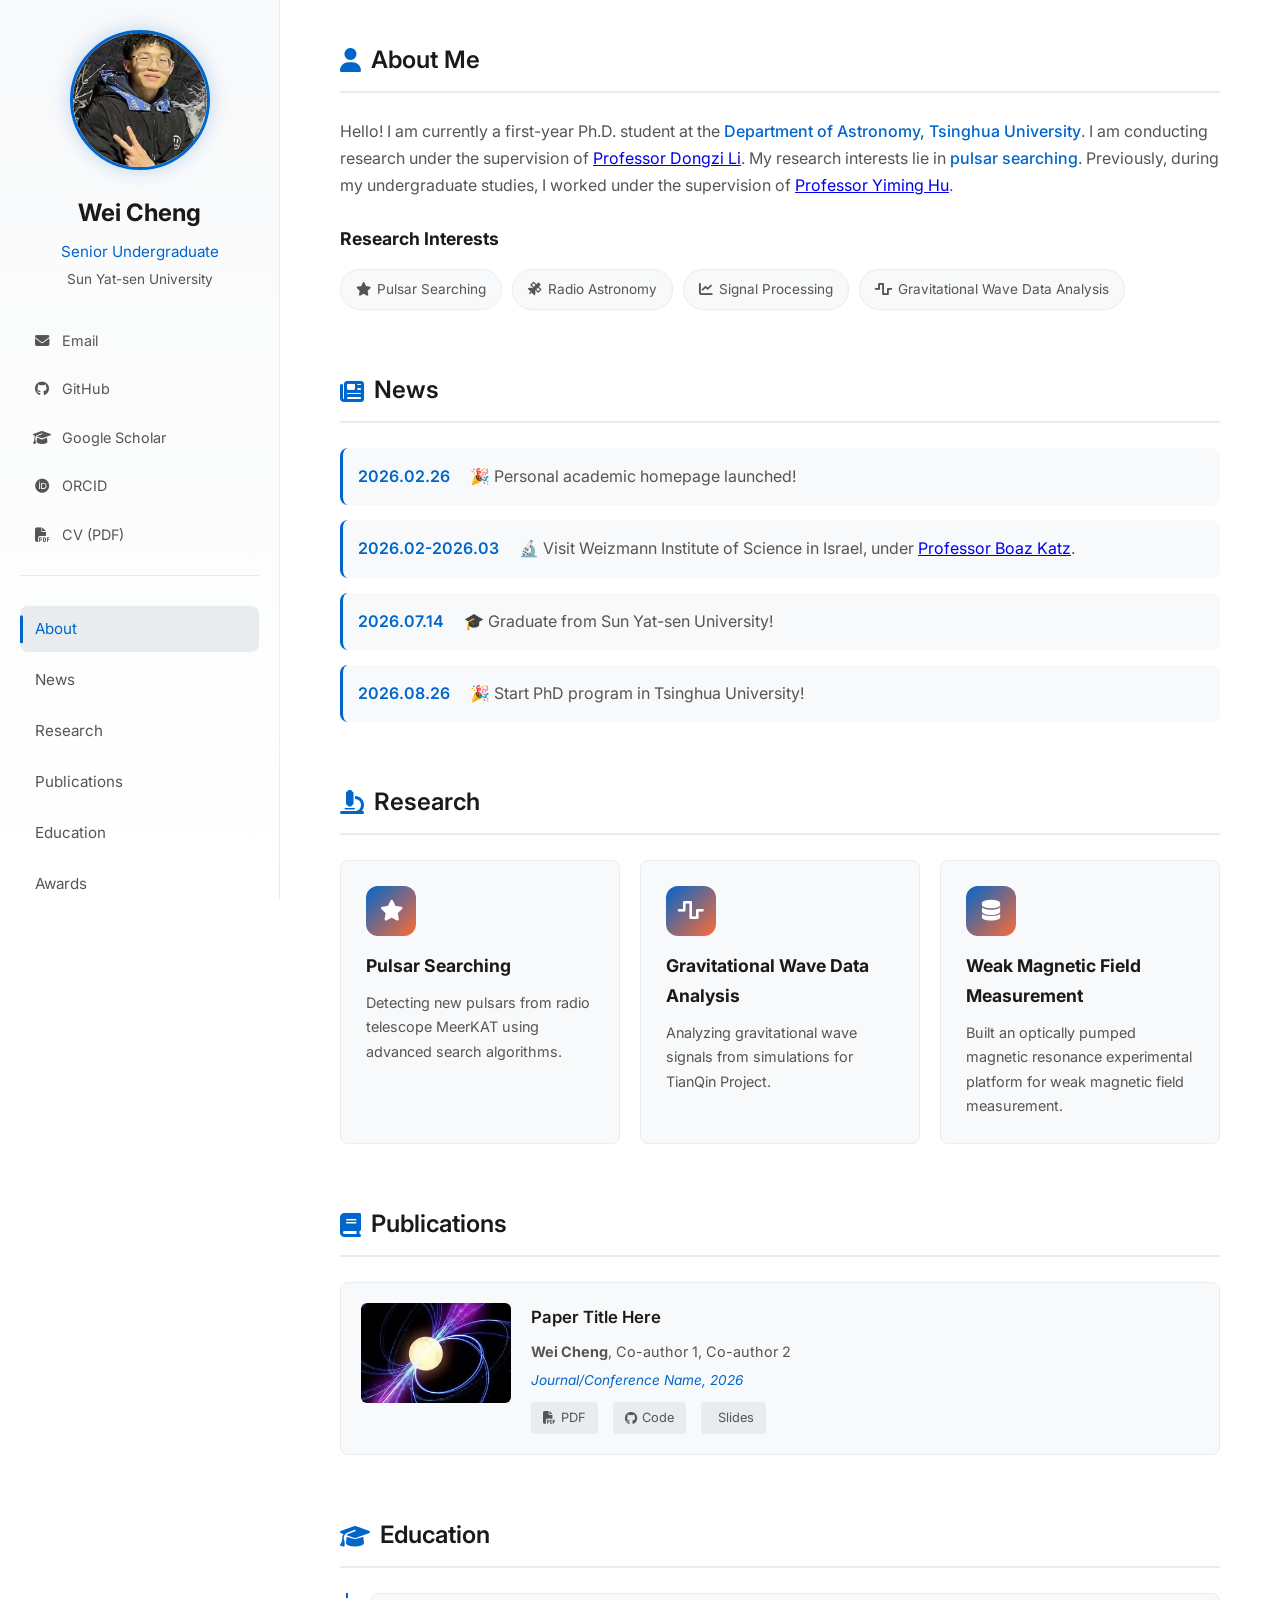
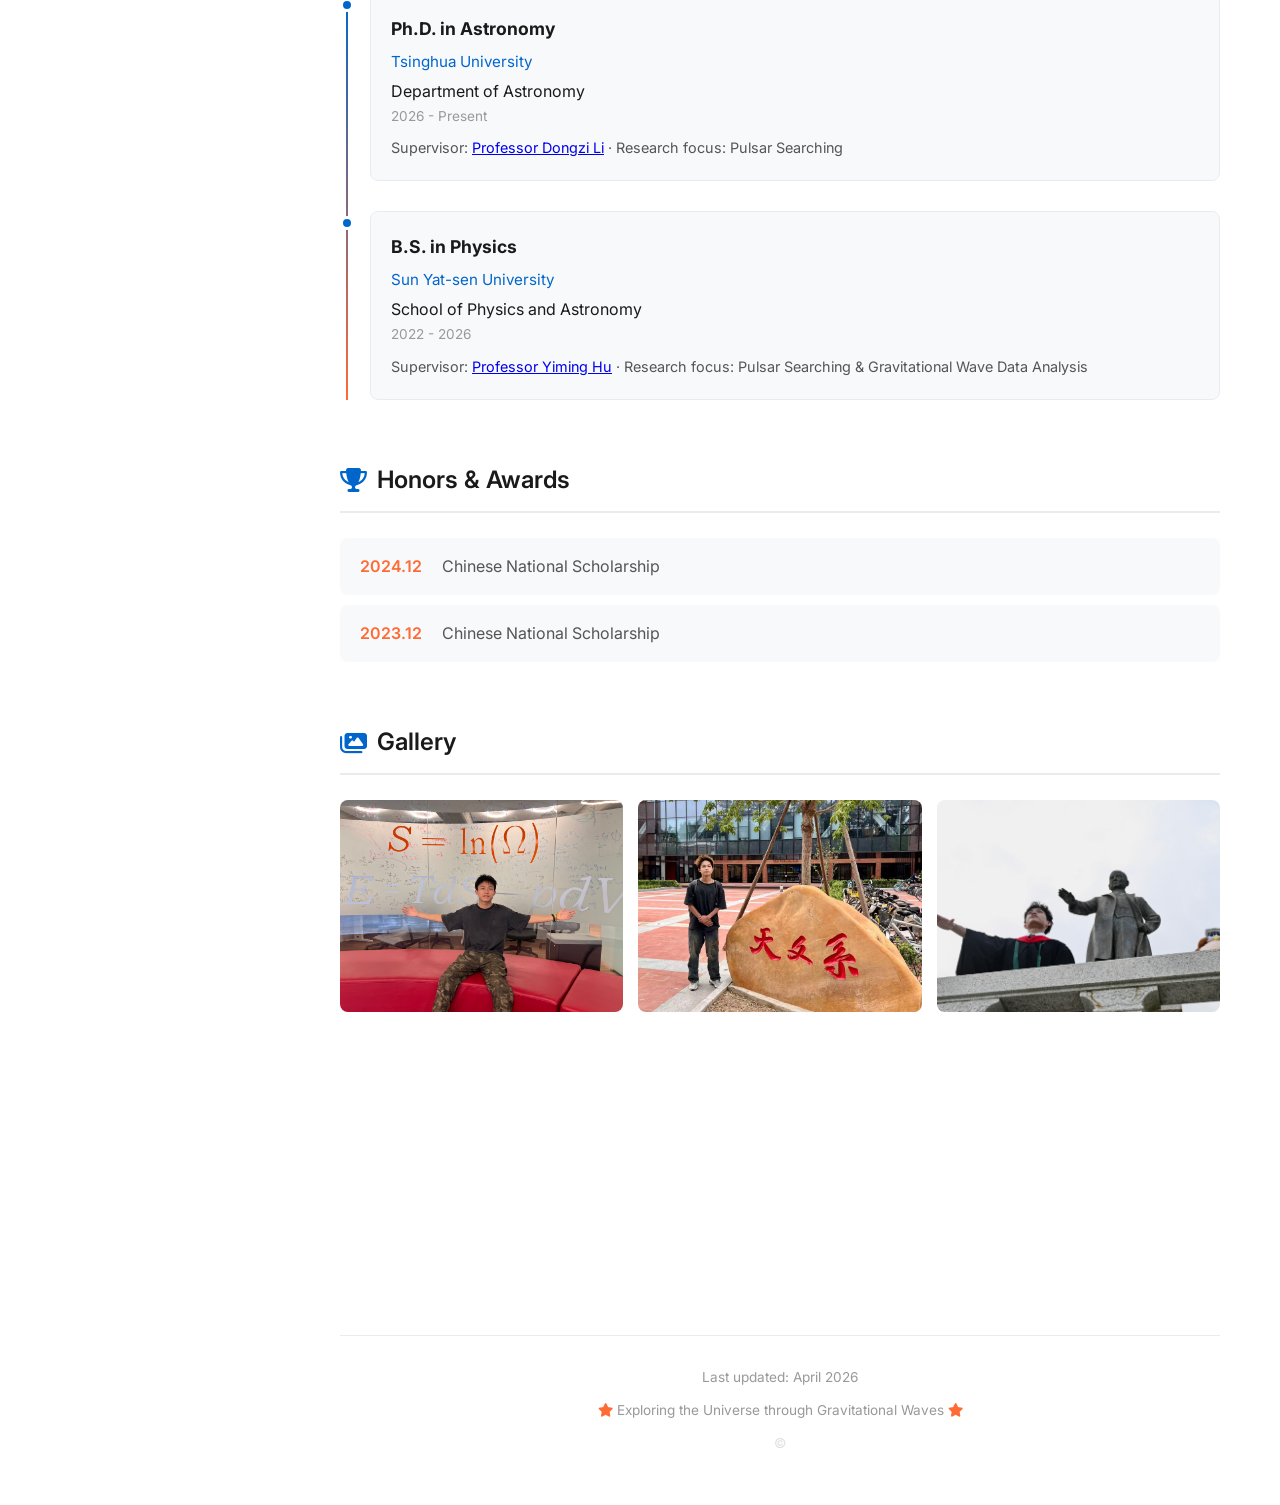
==== commit 9c1dac82: "修正博士入学日期为 2026.08.26" ====
--- a/index.html
+++ b/index.html
@@ -115,7 +115,7 @@
                         <span class="news-content">🎓 Graduate from Sun Yat-sen University!</span>
                     </div>
                     <div class="news-item">
-                        <span class="news-date">2026.07.14</span>
+                        <span class="news-date">2026.08.26</span>
                         <span class="news-content">🎉 Start PhD program in Tsinghua University!</span>
                     </div>
                 </div>
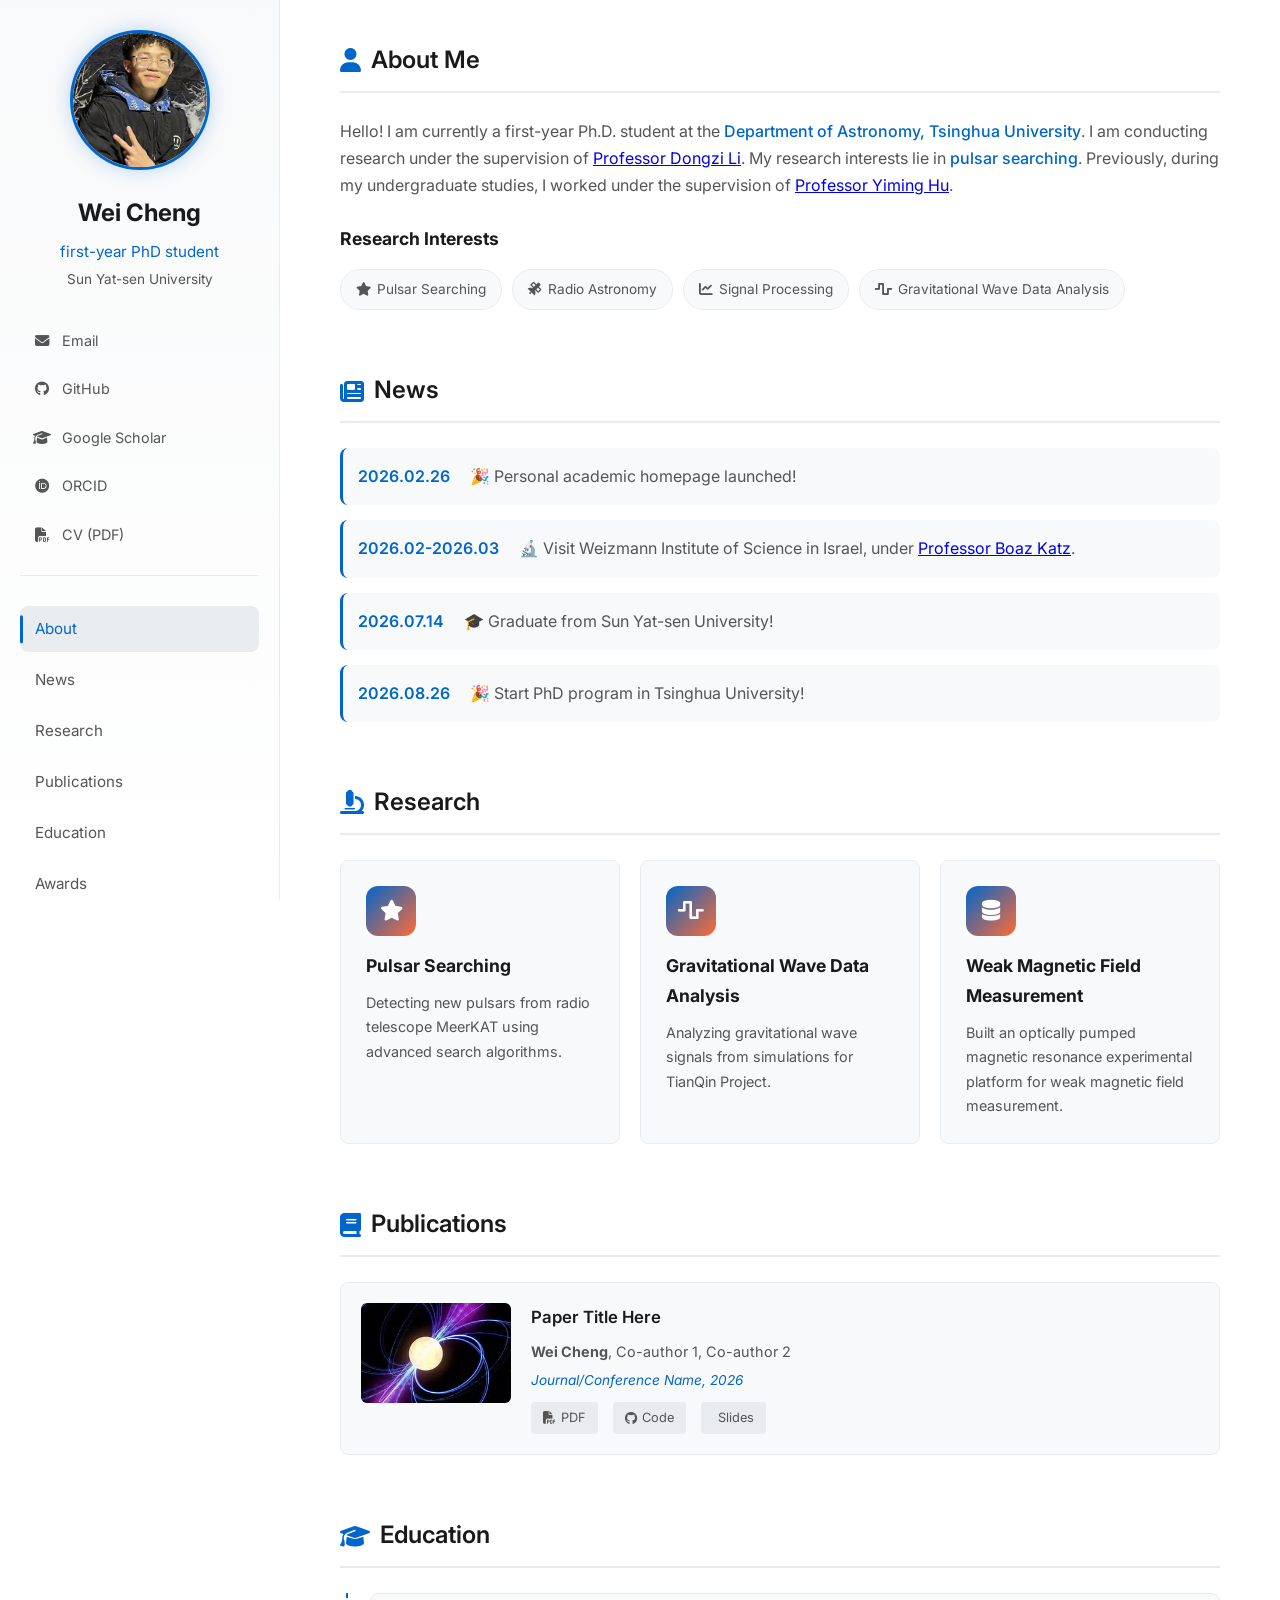
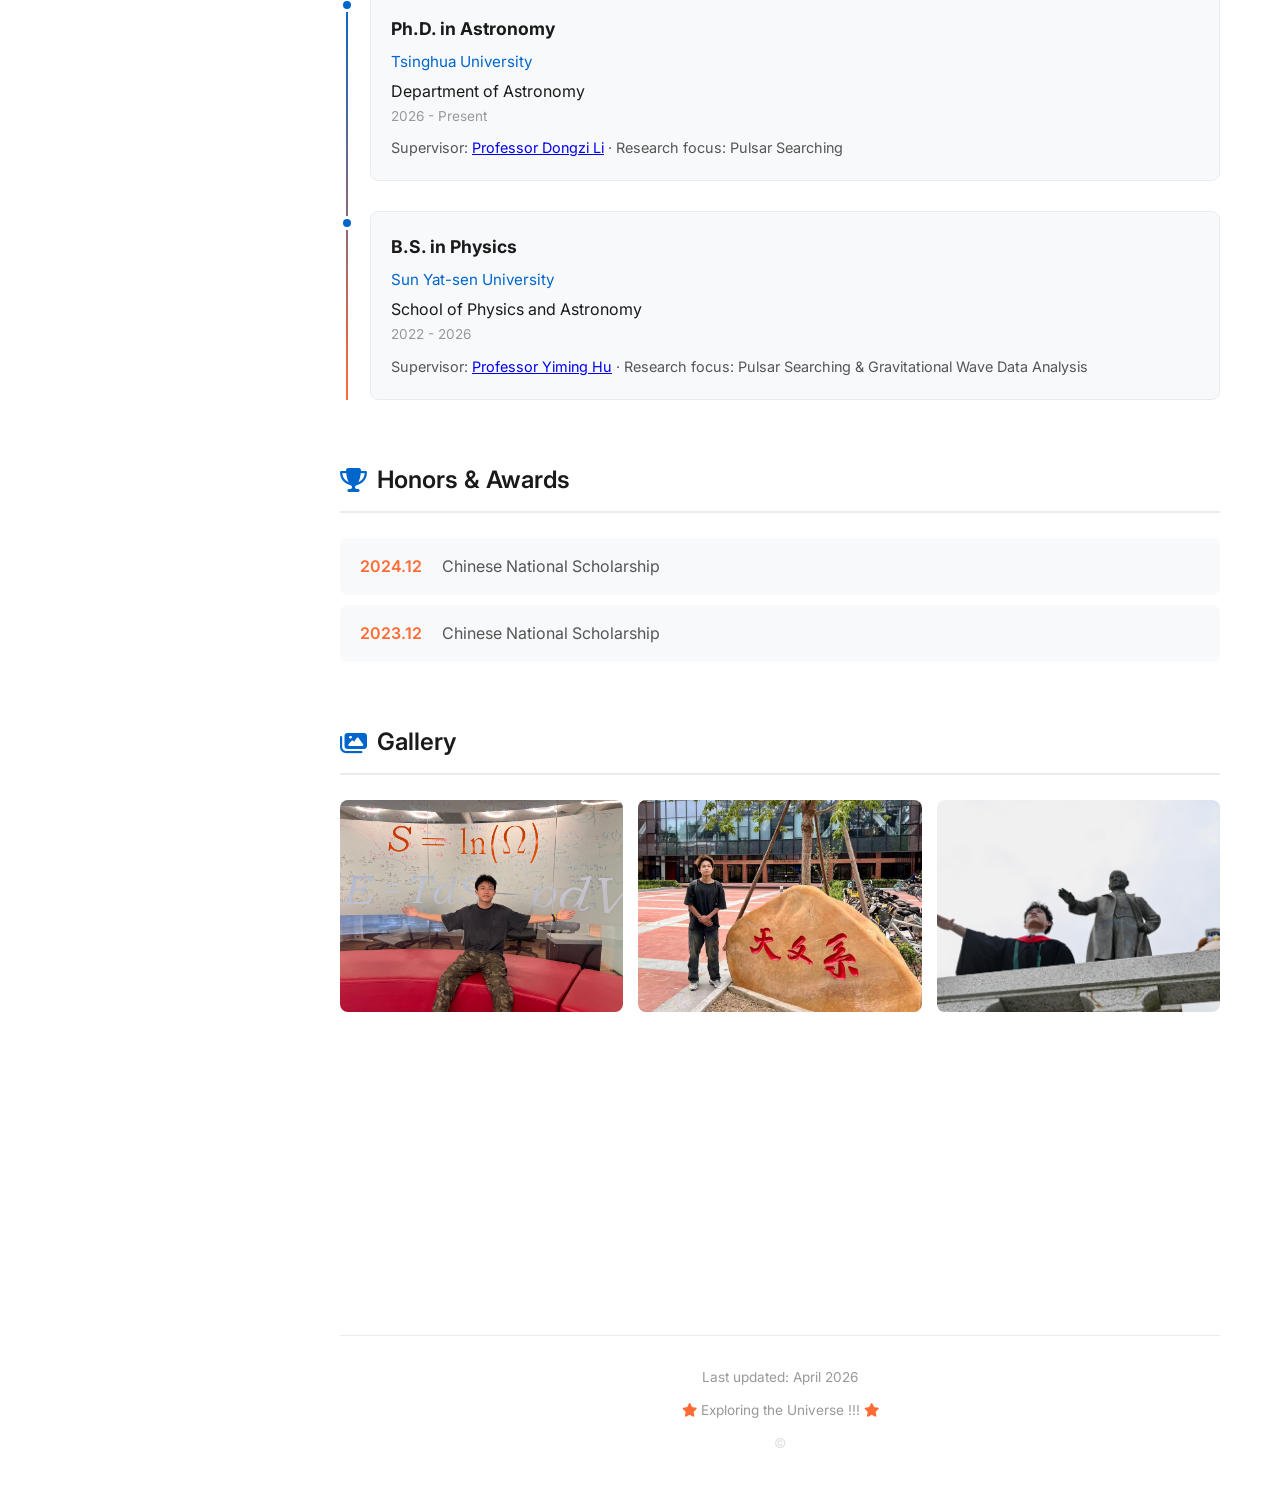
==== commit a5753a59: "更新了index.html" ====
--- a/index.html
+++ b/index.html
@@ -25,7 +25,7 @@
             <div class="profile">
                 <img src="images/profile.jpg" alt="Profile Photo" class="avatar">
                 <h1 class="name">Wei Cheng</h1>
-                <p class="title">Senior Undergraduate</p>
+                <p class="title">first-year PhD student</p>
                 <p class="affiliation">Sun Yat-sen University</p>
             </div>
             
@@ -266,7 +266,7 @@
                 <p>Last updated: April 2026</p>
                 <p>
                     <i class="fas fa-star"></i> 
-                    Exploring the Universe through Gravitational Waves
+                    Exploring the Universe !!!
                     <i class="fas fa-star"></i>
                 </p>
                 <p class="footer-secret">
